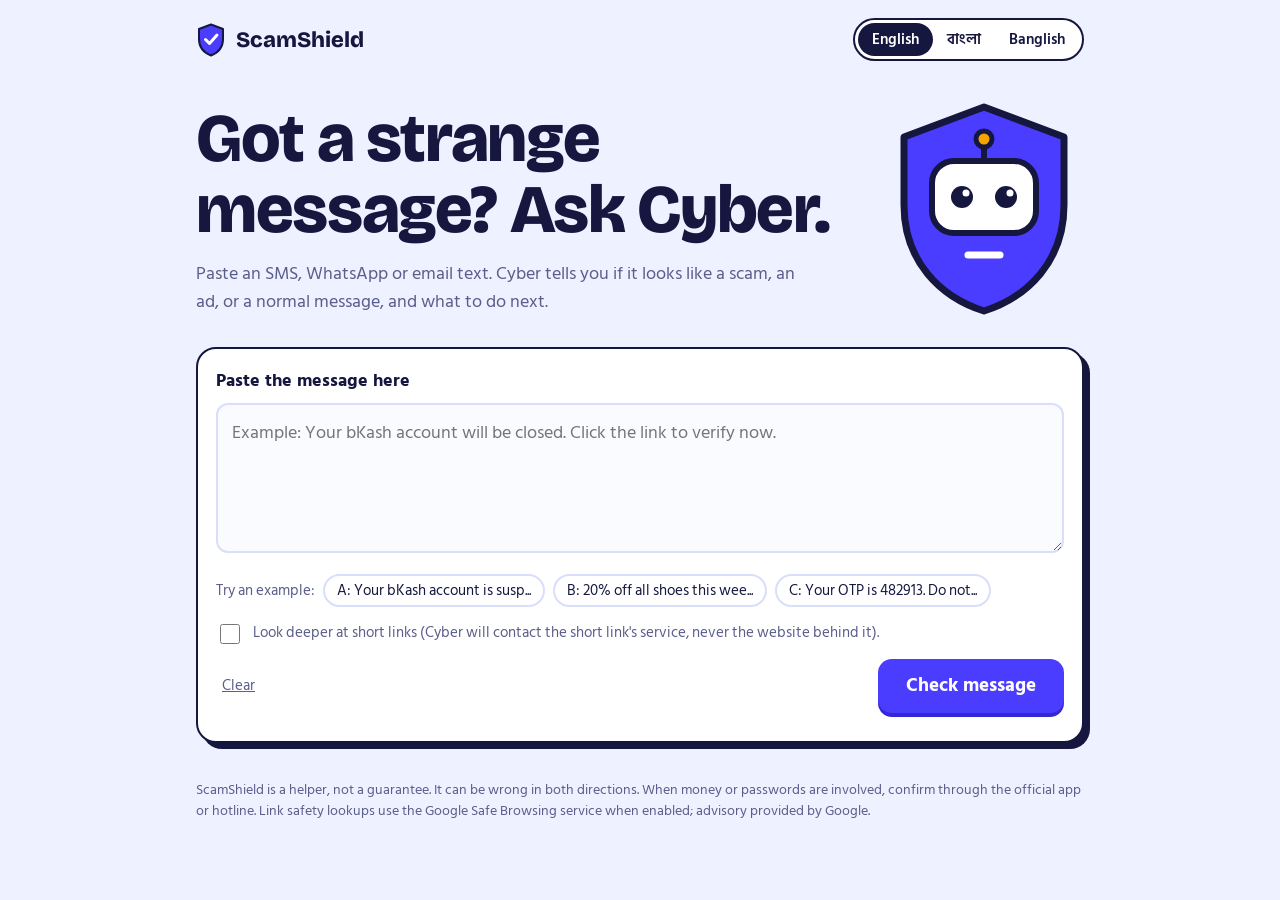
==== web/index.html @ 01f35983 "Add Cyber web front end served by the API" ====
<!doctype html>
<html lang="en">
<head>
<meta charset="utf-8">
<meta name="viewport" content="width=device-width, initial-scale=1">
<title>ScamShield - ask Cyber</title>
<link rel="preconnect" href="https://fonts.googleapis.com">
<link rel="preconnect" href="https://fonts.gstatic.com" crossorigin>
<link href="https://fonts.googleapis.com/css2?family=Bricolage+Grotesque:opsz,wght@12..96,700;12..96,800&family=Hind+Siliguri:wght@400;500;600;700&display=swap" rel="stylesheet">
<style>
:root{
  --paper:#EEF1FF; --card:#fff; --ink:#15173F; --muted:#5A5E8A; --line:#D9DEFA;
  --brand:#4B3DFF; --brand-dark:#3427D6;
  --danger:#E5383B; --caution:#F5A300; --safe:#13A25A; --promo:#0098C4; --neutral:#6B6F99;
  --v:var(--neutral); --v-soft:#ECEDF6;
}
*{box-sizing:border-box}
html{-webkit-text-size-adjust:100%}
body{margin:0;background:var(--paper);color:var(--ink);font-family:"Hind Siliguri",system-ui,sans-serif;font-size:18px;line-height:1.55}
h1,h2,.display{font-family:"Bricolage Grotesque","Hind Siliguri",sans-serif;font-weight:800;letter-spacing:-.02em;line-height:1.05;margin:0}
.wrap{max-width:920px;margin:0 auto;padding:0 16px}
:focus-visible{outline:3px solid var(--brand);outline-offset:3px;border-radius:6px}

/* top bar */
header.top{display:flex;align-items:center;justify-content:space-between;gap:12px;padding:18px 0}
.brand{display:flex;align-items:center;gap:10px;font-family:"Bricolage Grotesque",sans-serif;font-weight:800;font-size:22px}
.seg{display:inline-flex;background:#fff;border:2px solid var(--ink);border-radius:999px;padding:3px}
.seg button{border:0;background:none;font:inherit;font-size:15px;font-weight:600;padding:5px 14px;border-radius:999px;cursor:pointer;color:var(--ink)}
.seg button[aria-pressed="true"]{background:var(--ink);color:#fff}

/* hero */
.hero{display:grid;grid-template-columns:1fr auto;gap:24px;align-items:center;padding:20px 0 28px}
.hero h1{font-size:clamp(38px,7vw,68px)}
.hero p{max-width:34em;color:var(--muted);margin:14px 0 0}
.hero svg{width:clamp(110px,22vw,200px);height:auto}
@media(max-width:560px){.hero{grid-template-columns:1fr}.hero svg{order:-1;width:96px}}

/* checker */
.checker{background:var(--card);border:2px solid var(--ink);border-radius:20px;padding:18px;box-shadow:6px 6px 0 var(--ink)}
.checker label.big{display:block;font-weight:700;margin-bottom:8px}
textarea{width:100%;min-height:150px;resize:vertical;border:2px solid var(--line);border-radius:12px;padding:14px;font:inherit;color:var(--ink);background:#FAFBFF}
textarea:focus{border-color:var(--brand);outline:none;box-shadow:0 0 0 4px #4b3dff29}
.row{display:flex;flex-wrap:wrap;gap:10px;align-items:center;margin-top:12px}
.chips{display:flex;flex-wrap:wrap;gap:8px;margin-top:12px;align-items:center}
.chips span.t{color:var(--muted);font-size:15px}
.chip{border:2px solid var(--line);background:#fff;border-radius:999px;padding:3px 12px;font:inherit;font-size:15px;cursor:pointer;color:var(--ink)}
.chip:hover{border-color:var(--brand);color:var(--brand)}
.deep{display:flex;gap:10px;align-items:flex-start;margin-top:14px;font-size:15px;color:var(--muted)}
.deep input{width:20px;height:20px;margin-top:3px;accent-color:var(--brand)}
.go{margin-left:auto;background:var(--brand);color:#fff;border:0;border-radius:14px;font:inherit;font-weight:700;font-size:19px;padding:12px 28px;cursor:pointer;box-shadow:0 4px 0 var(--brand-dark)}
.go:hover{background:#5b4fff}
.go:active{transform:translateY(3px);box-shadow:0 1px 0 var(--brand-dark)}
.go[disabled]{opacity:.6;cursor:wait}
.ghost{background:none;border:0;font:inherit;font-size:15px;color:var(--muted);text-decoration:underline;cursor:pointer}
.error{color:var(--danger);font-weight:600;margin-top:10px}

/* result */
#result{margin:28px 0 8px}
.verdict{background:var(--v);color:#fff;border:2px solid var(--ink);border-radius:20px;padding:22px;display:grid;grid-template-columns:auto 1fr;gap:18px;align-items:center;box-shadow:6px 6px 0 var(--ink)}
.verdict.light{color:var(--ink)}
.stamp{width:92px;height:92px;border-radius:50%;border:5px solid currentColor;display:grid;place-items:center;transform:rotate(-8deg)}
.stamp svg{width:50px;height:50px}
.verdict h2{font-size:clamp(28px,5vw,44px)}
@media(prefers-reduced-motion:no-preference){
  .stamp.land{animation:land .45s cubic-bezier(.2,1.6,.4,1)}
  @keyframes land{from{transform:rotate(-8deg) scale(2.2);opacity:0}to{transform:rotate(-8deg) scale(1);opacity:1}}
}
.cyber{display:grid;grid-template-columns:auto 1fr;gap:14px;margin-top:18px;align-items:start}
.cyber svg{width:58px;height:auto}
.bubble{background:#fff;border:2px solid var(--ink);border-radius:6px 18px 18px 18px;padding:14px 16px}
.bubble p{margin:0 0 8px}
.bubble p:last-of-type{margin-bottom:12px}
.listen{background:var(--ink);color:#fff;border:0;border-radius:999px;font:inherit;font-weight:600;font-size:16px;padding:7px 16px;cursor:pointer}
.note{font-size:14px;color:var(--muted);margin-top:8px}
details{background:#fff;border:2px solid var(--line);border-radius:14px;margin-top:12px;padding:0 16px}
summary{cursor:pointer;font-weight:700;padding:12px 0}
details[open]{padding-bottom:12px}
.link{border-left:6px solid var(--neutral);padding:6px 12px;margin:10px 0;background:#F6F7FF;border-radius:0 10px 10px 0}
.link.ok{border-color:var(--safe)}.link.check{border-color:var(--caution)}.link.risky{border-color:var(--danger)}
.link b{word-break:break-all}
.link ul{margin:6px 0 0;padding-left:20px;font-size:16px}
.bar{display:grid;grid-template-columns:110px 1fr 50px;gap:10px;align-items:center;margin:8px 0;font-size:16px}
.bar i{display:block;height:14px;border-radius:7px;background:var(--line);overflow:hidden}
.bar i b{display:block;height:100%;background:var(--brand)}
.words span{display:inline-block;border-radius:8px;padding:1px 9px;margin:3px 4px 3px 0;font-size:16px}
.up{background:#FFE1E2}.down{background:#D7F3E3}
footer{margin:36px 0 40px;font-size:14px;color:var(--muted)}
.sr{position:absolute;left:-9999px}
</style>
</head>
<body>
<div class="wrap">
  <header class="top">
    <div class="brand">
      <svg width="30" height="34" viewBox="0 0 60 68" aria-hidden="true"><path d="M30 3 54 12v20c0 17-11 28-24 33C17 60 6 49 6 32V12z" fill="#4B3DFF" stroke="#15173F" stroke-width="4" stroke-linejoin="round"/><path d="m19 33 8 8 15-17" fill="none" stroke="#fff" stroke-width="6" stroke-linecap="round" stroke-linejoin="round"/></svg>
      ScamShield
    </div>
    <div class="seg" role="group" aria-label="Language">
      <button data-l="en" aria-pressed="true">English</button>
      <button data-l="bn" aria-pressed="false" lang="bn">বাংলা</button>
      <button data-l="bnl" aria-pressed="false">Banglish</button>
    </div>
  </header>

  <section class="hero">
    <div>
      <h1 id="t-hero"></h1>
      <p id="t-sub"></p>
    </div>
    <svg viewBox="0 0 200 220" aria-hidden="true">
      <path d="M100 8 180 38v68c0 56-36 92-80 106C56 198 20 162 20 106V38z" fill="#4B3DFF" stroke="#15173F" stroke-width="7" stroke-linejoin="round"/>
      <rect x="48" y="62" width="104" height="72" rx="22" fill="#fff" stroke="#15173F" stroke-width="6"/>
      <circle cx="78" cy="98" r="11" fill="#15173F"/><circle cx="122" cy="98" r="11" fill="#15173F"/>
      <circle cx="82" cy="94" r="3.5" fill="#fff"/><circle cx="126" cy="94" r="3.5" fill="#fff"/>
      <path d="M100 62V44" stroke="#15173F" stroke-width="6" stroke-linecap="round"/><circle cx="100" cy="40" r="8" fill="#F5A300" stroke="#15173F" stroke-width="5"/>
      <path d="M84 156h32" stroke="#fff" stroke-width="7" stroke-linecap="round"/>
    </svg>
  </section>

  <main>
    <form class="checker" id="form">
      <label class="big" for="msg" id="t-label"></label>
      <textarea id="msg" maxlength="5000"></textarea>
      <div class="chips" id="chips"><span class="t" id="t-try"></span></div>
      <label class="deep"><input type="checkbox" id="deep"><span id="t-deep"></span></label>
      <div class="row">
        <button type="button" class="ghost" id="clear"></button>
        <button class="go" id="go" type="submit"></button>
      </div>
      <div class="error" id="err" role="alert"></div>
    </form>

    <div id="result" aria-live="polite"></div>
  </main>

  <footer id="t-foot"></footer>
</div>

<script>
"use strict";
/* ---------- 1. Words shown on screen, in three languages ----------
   Everything the page says lives here, so adding a language later means adding one block. */
const UI = {
  en:{hero:"Got a strange message? Ask Cyber.",sub:"Paste an SMS, WhatsApp or email text. Cyber tells you if it looks like a scam, an ad, or a normal message, and what to do next.",
      label:"Paste the message here",ph:"Example: Your bKash account will be closed. Click the link to verify now.",
      tryit:"Try an example:",deep:"Look deeper at short links (Cyber will contact the short link's service, never the website behind it).",
      check:"Check message",checking:"Checking...",clear:"Clear",listen:"Listen to Cyber",stop:"Stop",
      empty:"Paste a message first.",fail:"Could not reach the ScamShield server. Is it running?",
      v:{suspicious:"Looks like a scam",careful:"Be careful","not sure":"Cyber is not sure",legit:"Looks normal",promo:"Looks like an ad"},
      links:"Links in this message",nolinks:"No links found.",why:"How sure is the model?",words:"Words that mattered",
      up:"Pushed towards scam",down:"Pushed towards safe",novoice:"This device has no voice for this language. Try Microsoft Edge or Chrome, or switch to English.",
      foot:"ScamShield is a helper, not a guarantee. It can be wrong in both directions. When money or passwords are involved, confirm through the official app or hotline. Link safety lookups use the Google Safe Browsing service when enabled; advisory provided by Google.",
      ex:["Your bKash account is suspended. Verify here: http://bkash-help.com/verify","20% off all shoes this weekend at Daraz!","Your OTP is 482913. Do not share it with anyone."]},
  bn:{hero:"অদ্ভুত মেসেজ পেয়েছেন? সাইবারকে জিজ্ঞেস করুন।",sub:"এসএমএস, হোয়াটসঅ্যাপ বা ইমেইলের লেখা পেস্ট করুন। সাইবার বলবে এটা প্রতারণা, বিজ্ঞাপন নাকি সাধারণ মেসেজ, আর এখন কী করবেন।",
      label:"মেসেজটি এখানে পেস্ট করুন",ph:"যেমন: আপনার বিকাশ অ্যাকাউন্ট বন্ধ হয়ে যাবে। এখনই লিংকে ক্লিক করে ভেরিফাই করুন।",
      tryit:"উদাহরণ দেখুন:",deep:"শর্ট লিংক আরও ভালোভাবে দেখুন (সাইবার শুধু শর্ট লিংকের সেবাটির সঙ্গে যোগাযোগ করবে, আসল ওয়েবসাইটে কখনো ঢুকবে না)।",
      check:"মেসেজ যাচাই করুন",checking:"যাচাই হচ্ছে...",clear:"মুছুন",listen:"সাইবারের কথা শুনুন",stop:"থামুন",
      empty:"আগে একটি মেসেজ পেস্ট করুন।",fail:"ScamShield সার্ভারের সঙ্গে যোগাযোগ করা যাচ্ছে না। সার্ভার চালু আছে তো?",
      v:{suspicious:"প্রতারণা মনে হচ্ছে",careful:"সাবধান থাকুন","not sure":"সাইবার নিশ্চিত নয়",legit:"স্বাভাবিক মনে হচ্ছে",promo:"বিজ্ঞাপন মনে হচ্ছে"},
      links:"মেসেজের লিংক",nolinks:"কোনো লিংক পাওয়া যায়নি।",why:"মডেল কতটা নিশ্চিত?",words:"যেসব শব্দ প্রভাব ফেলেছে",
      up:"প্রতারণার দিকে টেনেছে",down:"নিরাপদের দিকে টেনেছে",novoice:"এই ডিভাইসে বাংলা ভয়েস নেই। Microsoft Edge বা Chrome ব্যবহার করুন।",
      foot:"ScamShield একটি সহায়ক, নিশ্চয়তা নয়। দুই দিকেই ভুল হতে পারে। টাকা বা পাসওয়ার্ডের ব্যাপার হলে অফিসিয়াল অ্যাপ বা হটলাইনে নিশ্চিত হয়ে নিন। চালু থাকলে লিংক যাচাইয়ে Google Safe Browsing ব্যবহার হয়; পরামর্শ সরবরাহ করেছে Google।",
      ex:["আপনার বিকাশ অ্যাকাউন্ট বন্ধ হয়ে যাবে। এখনই ভেরিফাই করুন: http://bkash-help.com/verify","এই সপ্তাহান্তে দারাজে সব জুতায় ২০% ছাড়!","আপনার OTP 482913। কাউকে বলবেন না।"]},
  bnl:{hero:"Ajib message peyechen? Cyber ke jiggesh korun.",sub:"SMS, WhatsApp ba email-er lekha paste korun. Cyber bolbe eta scam, ad naki normal message, ar ekhon ki korben.",
      label:"Message ta ekhane paste korun",ph:"Jemon: Apnar bKash account bondho hoye jabe. Ekhoni link e click kore verify korun.",
      tryit:"Example dekhun:",deep:"Short link ar bhalo kore dekhun (Cyber shudhu short link-er service er sathe jogajog korbe, asol website e kokhono dhukbe na).",
      check:"Message check korun",checking:"Check hocche...",clear:"Muchun",listen:"Cyber-er kotha shunun",stop:"Thamun",
      empty:"Age ekta message paste korun.",fail:"ScamShield server e jogajog hocche na. Server chalu ache to?",
      v:{suspicious:"Scam moune hocche",careful:"Savdhan thakun","not sure":"Cyber nishchit noy",legit:"Normal moune hocche",promo:"Ad moune hocche"},
      links:"Message-er link",nolinks:"Kono link paoa jayni.",why:"Model koto ta nishchit?",words:"Je shobdo gulo prabhav felechhe",
      up:"Scam-er dike tenechhe",down:"Nirapod-er dike tenechhe",novoice:"Ei device e Bangla voice nei. Microsoft Edge ba Chrome use korun.",
      foot:"ScamShield ekta sahayok, guarantee noy. Duidik e bhul hote pare. Taka ba password-er byapar hole official app ba hotline e confirm korun. Chalu thakle link check e Google Safe Browsing use hoy; advisory provided by Google.",
      ex:["Apnar bKash account bondho hoye jabe. Ekhoni verify korun: http://bkash-help.com/verify","Ei weekend e Daraz e sob juta te 20% discount!","Apnar OTP 482913. Kauke bolben na."]}
};
/* verdict -> colour and the icon drawn inside the stamp. Colour carries the meaning, so it is kept in one place. */
const VERDICT = {
  suspicious:{c:"--danger",light:false,icon:'<path d="M12 3 2 21h20zM12 10v5M12 18v.5" fill="none" stroke="currentColor" stroke-width="2.4" stroke-linecap="round" stroke-linejoin="round"/>'},
  careful:{c:"--caution",light:true,icon:'<path d="M12 3 2 21h20zM12 10v5M12 18v.5" fill="none" stroke="currentColor" stroke-width="2.4" stroke-linecap="round" stroke-linejoin="round"/>'},
  legit:{c:"--safe",light:false,icon:'<path d="m4 12 5 5L20 6" fill="none" stroke="currentColor" stroke-width="3" stroke-linecap="round" stroke-linejoin="round"/>'},
  promo:{c:"--promo",light:false,icon:'<path d="M3 10v4h4l7 4V6L7 10zM17 9a4 4 0 0 1 0 6" fill="none" stroke="currentColor" stroke-width="2.2" stroke-linecap="round" stroke-linejoin="round"/>'},
  "not sure":{c:"--neutral",light:false,icon:'<path d="M9 9a3 3 0 1 1 4 2.8c-.7.4-1 .9-1 1.7M12 18v.5" fill="none" stroke="currentColor" stroke-width="2.4" stroke-linecap="round"/>'}
};
const CYBER_SVG='<svg viewBox="0 0 200 220" aria-hidden="true"><path d="M100 8 180 38v68c0 56-36 92-80 106C56 198 20 162 20 106V38z" fill="#4B3DFF" stroke="#15173F" stroke-width="8"/><rect x="48" y="62" width="104" height="72" rx="22" fill="#fff" stroke="#15173F" stroke-width="7"/><circle cx="78" cy="98" r="12" fill="#15173F"/><circle cx="122" cy="98" r="12" fill="#15173F"/></svg>';

/* ---------- 2. Small helpers ---------- */
const $ = id => document.getElementById(id);
/* el() builds elements with textContent, never innerHTML, so text from a scam message
   (or from the server) can never run as code on this page. */
function el(tag, attrs, ...kids){
  const n = document.createElement(tag);
  for (const [k,v] of Object.entries(attrs||{})) k==="class" ? n.className=v : n.setAttribute(k,v);
  for (const k of kids) n.append(k);
  return n;
}
let lang = "en", last = null;
const t = () => UI[lang];

/* ---------- 3. Translating the static page ---------- */
function applyLang(){
  const u = t();
  document.documentElement.lang = lang==="bn" ? "bn" : "en";
  $("t-hero").textContent=u.hero; $("t-sub").textContent=u.sub; $("t-label").textContent=u.label;
  $("msg").placeholder=u.ph; $("t-deep").textContent=u.deep; $("go").textContent=u.check;
  $("clear").textContent=u.clear; $("t-foot").textContent=u.foot; $("t-try").textContent=u.tryit;
  document.querySelectorAll(".seg button").forEach(b=>b.setAttribute("aria-pressed", b.dataset.l===lang));
  const chips=$("chips"); chips.querySelectorAll(".chip").forEach(c=>c.remove());
  u.ex.forEach((text,i)=>{ const b=el("button",{class:"chip",type:"button"},["A","B","C"][i]+": "+text.slice(0,26)+"..."); b.onclick=()=>{$("msg").value=text; $("msg").focus();}; chips.append(b); });
  if(last) check();   // re-ask so Cyber answers in the new language
}
document.querySelectorAll(".seg button").forEach(b=>b.onclick=()=>{lang=b.dataset.l; applyLang();});
$("clear").onclick=()=>{$("msg").value="";$("result").replaceChildren();last=null;speechSynthesis&&speechSynthesis.cancel();};

/* ---------- 4. Ask the API ---------- */
async function check(ev){
  if(ev) ev.preventDefault();
  const text=$("msg").value.trim(), err=$("err"); err.textContent="";
  if(!text){err.textContent=t().empty;return;}
  const go=$("go"); go.disabled=true; go.textContent=t().checking;
  try{
    const r=await fetch("/check",{method:"POST",headers:{"Content-Type":"application/json"},
      body:JSON.stringify({text,look_deeper:$("deep").checked,lang})});
    if(!r.ok){const j=await r.json().catch(()=>({}));throw new Error(j.detail||r.statusText);}
    last=await r.json(); render(last);
  }catch(e){
    err.textContent = e instanceof TypeError ? t().fail : String(e.message||e);
  }finally{ go.disabled=false; go.textContent=t().check; }
}
$("form").addEventListener("submit",check);

/* ---------- 5. Draw the answer ---------- */
function render(d){
  const u=t(), key=VERDICT[d.verdict]?d.verdict:"not sure", V=VERDICT[key];
  speechSynthesis&&speechSynthesis.cancel();
  const out=$("result"); out.replaceChildren();

  // the big coloured verdict card
  const stamp=el("div",{class:"stamp land"}); stamp.innerHTML='<svg viewBox="0 0 24 24">'+V.icon+'</svg>'; // icon markup is ours (constant above), not user text
  const card=el("div",{class:"verdict"+(V.light?" light":"")}, stamp, el("div",{}, el("h2",{}, u.v[key])));
  card.style.setProperty("--v",`var(${V.c})`); out.append(card);

  // Cyber's spoken-style explanation
  const cy=d.cyber||{}, bubble=el("div",{class:"bubble"});
  String(cy.text||"").split(/\n+/).filter(Boolean).forEach(p=>bubble.append(el("p",{},p)));
  const cyber=el("div",{class:"cyber"});
  cyber.insertAdjacentHTML("beforeend",CYBER_SVG);   // constant markup
  if("speechSynthesis" in window && cy.speech_text){
    const btn=el("button",{class:"listen",type:"button"},"🔊 "+u.listen);
    btn.onclick=()=>speak(cy.speech_text,cy.speech_lang||"en-US",btn,note);
    bubble.append(btn);
  }
  const note=el("div",{class:"note"}); bubble.append(note);
  cyber.append(bubble); out.append(cyber);

  // links
  const links=d.links||[];
  const ld=el("details",{open:links.length?"":null}, el("summary",{},u.links+" ("+links.length+")"));
  if(!links.length) ld.append(el("p",{},u.nolinks));
  links.forEach(l=>{
    const box=el("div",{class:"link "+(l.level||"")}, el("b",{},l.url));
    if(l.destination) box.append(el("div",{},"→ "+l.destination));
    if((l.reasons||[]).length){const ul=el("ul");l.reasons.forEach(r=>ul.append(el("li",{},r)));box.append(ul);}
    ld.append(box);
  });
  out.append(ld);

  // probabilities
  const pr=d.probabilities||{}, pd=el("details",{},el("summary",{},u.why));
  Object.entries(pr).sort((a,b)=>b[1]-a[1]).forEach(([k,v])=>{
    const pct=Math.round(v*100);
    pd.append(el("div",{class:"bar"},el("span",{},k),el("i",{},Object.assign(el("b"),{style:"width:"+pct+"%"})),el("span",{},pct+"%")));
  });
  out.append(pd);

  // words that mattered (server may send [word, number] pairs or objects)
  const norm=a=>(a||[]).map(x=>Array.isArray(x)?x[0]:(x.word||x[0]||String(x)));
  const up=norm(d.words_raising), down=norm(d.words_lowering);
  if(up.length||down.length){
    const wd=el("details",{},el("summary",{},u.words)), box=el("div",{class:"words"});
    if(up.length){box.append(el("div",{class:"note"},u.up));up.forEach(w=>box.append(el("span",{class:"up"},w)));}
    if(down.length){box.append(el("div",{class:"note"},u.down));down.forEach(w=>box.append(el("span",{class:"down"},w)));}
    wd.append(box); out.append(wd);
  }
  card.scrollIntoView({behavior:matchMedia("(prefers-reduced-motion: reduce)").matches?"auto":"smooth",block:"nearest"});
}

/* ---------- 6. Voice (the browser's built-in speech, nothing is uploaded) ---------- */
function speak(text,code,btn,note){
  const s=speechSynthesis;
  if(s.speaking){s.cancel();btn.textContent="🔊 "+t().listen;return;}
  const u=new SpeechSynthesisUtterance(text); u.lang=code;
  const v=s.getVoices().find(v=>v.lang.replace("_","-").toLowerCase().startsWith(code.slice(0,2).toLowerCase()));
  if(v) u.voice=v; else if(code.startsWith("bn")) note.textContent=t().novoice;
  u.onend=u.onerror=()=>{btn.textContent="🔊 "+t().listen;};
  btn.textContent="⏹ "+t().stop; s.speak(u);
}
if("speechSynthesis" in window) speechSynthesis.getVoices();  // some browsers load voices lazily

applyLang();
</script>
</body>
</html>
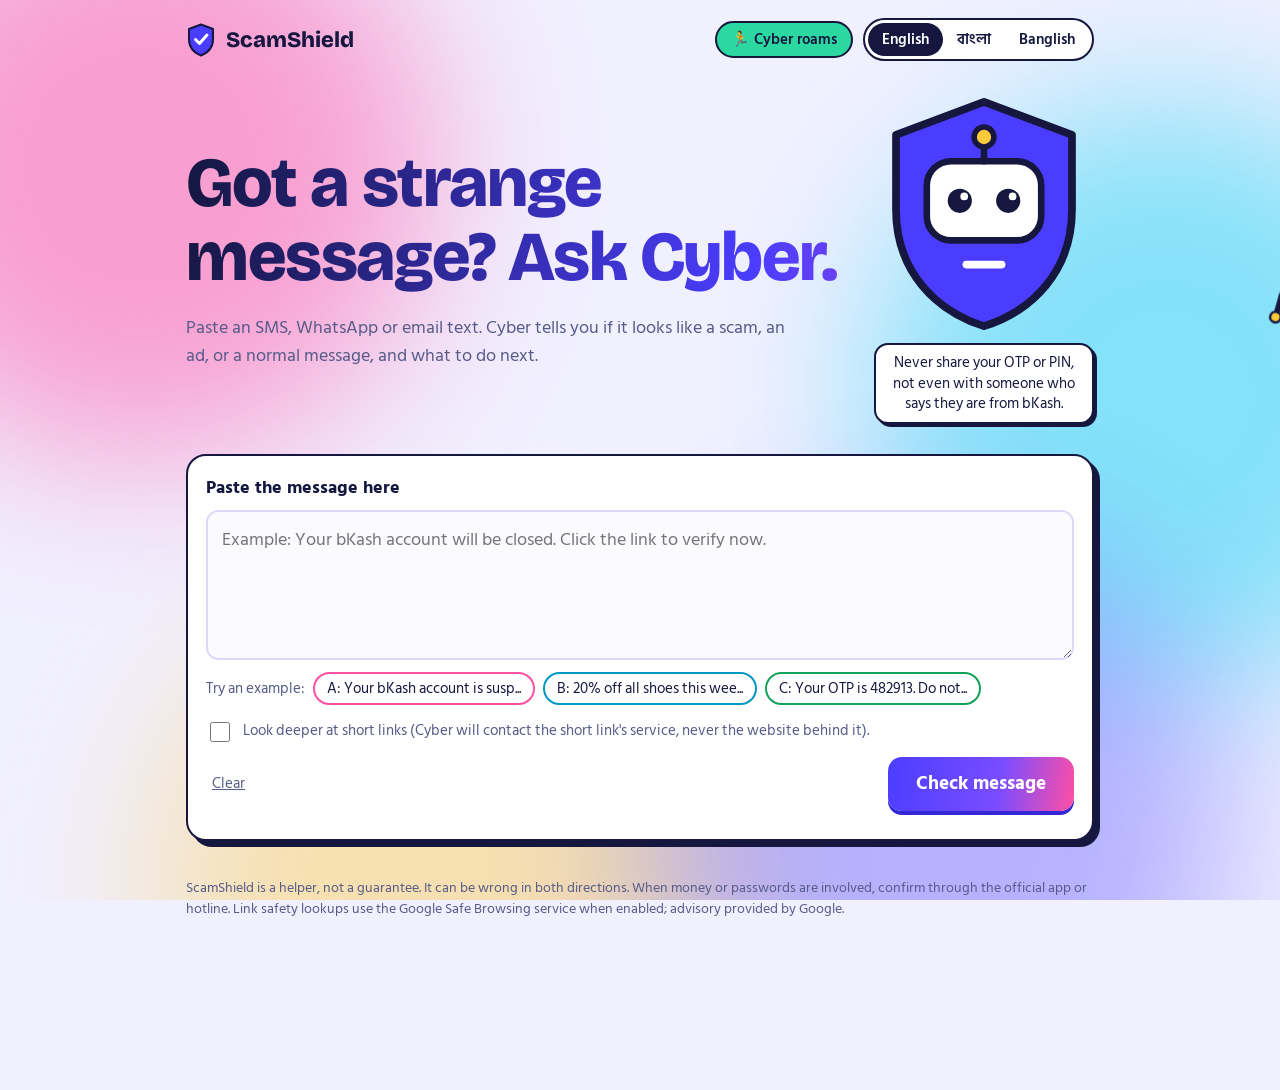
==== commit 6615f569: "Animated front end with roaming Cyber, browser extension, rate limiting, README" ====
--- a/web/index.html
+++ b/web/index.html
@@ -9,97 +9,321 @@
 <link href="https://fonts.googleapis.com/css2?family=Bricolage+Grotesque:opsz,wght@12..96,700;12..96,800&family=Hind+Siliguri:wght@400;500;600;700&display=swap" rel="stylesheet">
 <style>
 :root{
-  --paper:#EEF1FF; --card:#fff; --ink:#15173F; --muted:#5A5E8A; --line:#D9DEFA;
-  --brand:#4B3DFF; --brand-dark:#3427D6;
+  --paper:#F1F0FF; --card:#fff; --ink:#15173F; --muted:#575B88; --line:#DAD9FA;
+  --brand:#4B3DFF; --brand-dark:#3427D6; --pink:#FF4FA3; --cyan:#19D3F3; --sun:#FFC93C; --mint:#2BD9A0;
   --danger:#E5383B; --caution:#F5A300; --safe:#13A25A; --promo:#0098C4; --neutral:#6B6F99;
-  --v:var(--neutral); --v-soft:#ECEDF6;
+  --v:var(--neutral); --v2:#9A8CFF;
 }
 *{box-sizing:border-box}
 html{-webkit-text-size-adjust:100%}
-body{margin:0;background:var(--paper);color:var(--ink);font-family:"Hind Siliguri",system-ui,sans-serif;font-size:18px;line-height:1.55}
+body{margin:0;background:var(--paper);color:var(--ink);font-family:"Hind Siliguri",system-ui,sans-serif;font-size:18px;line-height:1.55;overflow-x:hidden}
 h1,h2,.display{font-family:"Bricolage Grotesque","Hind Siliguri",sans-serif;font-weight:800;letter-spacing:-.02em;line-height:1.05;margin:0}
-.wrap{max-width:920px;margin:0 auto;padding:0 16px}
+.wrap{max-width:940px;margin:0 auto;padding:0 16px;position:relative;z-index:1}
 :focus-visible{outline:3px solid var(--brand);outline-offset:3px;border-radius:6px}
 
-/* top bar */
+/* drifting colour blobs behind everything */
+.blobs{position:fixed;inset:0;z-index:0;overflow:hidden;pointer-events:none}
+.blobs i{position:absolute;width:46vmax;height:46vmax;border-radius:50%;filter:blur(80px);opacity:.5;animation:drift 22s ease-in-out infinite alternate}
+.blobs i:nth-child(1){background:var(--pink);left:-12vmax;top:-10vmax}
+.blobs i:nth-child(2){background:var(--cyan);right:-14vmax;top:8vmax;animation-delay:-7s}
+.blobs i:nth-child(3){background:var(--sun);left:12vmax;bottom:-22vmax;animation-delay:-13s;opacity:.4}
+.blobs i:nth-child(4){background:var(--brand);right:4vmax;bottom:-18vmax;animation-delay:-3s;opacity:.35}
+@keyframes drift{to{transform:translate(8vmax,6vmax) scale(1.18)}}
+.tint{position:fixed;inset:0;z-index:0;pointer-events:none;opacity:0;transition:opacity .8s;background:radial-gradient(70% 60% at 50% 30%,var(--v),transparent 70%)}
+body.has-verdict .tint{opacity:.28}
+#fx{position:fixed;inset:0;width:100%;height:100%;z-index:50;pointer-events:none}
+.flash{position:fixed;inset:0;z-index:40;pointer-events:none;background:var(--danger);opacity:0}
+.flash.go{animation:flash .7s ease-out}
+@keyframes flash{0%{opacity:.45}100%{opacity:0}}
+
 header.top{display:flex;align-items:center;justify-content:space-between;gap:12px;padding:18px 0}
 .brand{display:flex;align-items:center;gap:10px;font-family:"Bricolage Grotesque",sans-serif;font-weight:800;font-size:22px}
 .seg{display:inline-flex;background:#fff;border:2px solid var(--ink);border-radius:999px;padding:3px}
-.seg button{border:0;background:none;font:inherit;font-size:15px;font-weight:600;padding:5px 14px;border-radius:999px;cursor:pointer;color:var(--ink)}
+.seg button{border:0;background:none;font:inherit;font-size:15px;font-weight:600;padding:5px 14px;border-radius:999px;cursor:pointer;color:var(--ink);transition:background .2s,color .2s}
 .seg button[aria-pressed="true"]{background:var(--ink);color:#fff}
 
 /* hero */
-.hero{display:grid;grid-template-columns:1fr auto;gap:24px;align-items:center;padding:20px 0 28px}
-.hero h1{font-size:clamp(38px,7vw,68px)}
+.hero{display:grid;grid-template-columns:1fr auto;gap:28px;align-items:center;padding:14px 0 30px}
+.hero h1{font-size:clamp(38px,7vw,70px);background:linear-gradient(100deg,var(--ink) 0%,var(--brand) 40%,var(--pink) 75%,var(--ink) 100%);background-size:220% 100%;-webkit-background-clip:text;background-clip:text;color:transparent;animation:ink 9s ease-in-out infinite alternate;padding-bottom:.08em}
+@keyframes ink{to{background-position:100% 0}}
 .hero p{max-width:34em;color:var(--muted);margin:14px 0 0}
-.hero svg{width:clamp(110px,22vw,200px);height:auto}
-@media(max-width:560px){.hero{grid-template-columns:1fr}.hero svg{order:-1;width:96px}}
+.cyber-col{display:flex;flex-direction:column;align-items:center;gap:8px;width:clamp(150px,24vw,220px)}
+.mascot-btn{background:none;border:0;padding:0;cursor:pointer;width:100%}
+.mascot{width:100%;height:auto;display:block;overflow:visible}
+.mascot .shell{fill:var(--brand)}
+.mascot .bulb{fill:var(--sun);transition:fill .3s}
+.mascot .m{display:none}
+.mascot[data-mood="idle"] .m-idle,.mascot[data-mood="happy"] .m-happy,.mascot[data-mood="alarm"] .m-alarm,.mascot[data-mood="worry"] .m-worry,.mascot[data-mood="hmm"] .m-hmm,.mascot[data-mood="scan"] .m-hmm{display:inline}
+.mascot .blink{animation:blink 5s infinite;transform-box:fill-box;transform-origin:center}
+@keyframes blink{0%,94%,100%{transform:scaleY(1)}97%{transform:scaleY(.08)}}
+.mascot[data-mood="scan"] .dart{animation:dart .45s ease-in-out infinite alternate}
+@keyframes dart{from{transform:translateX(-7px)}to{transform:translateX(7px)}}
+.mascot[data-mood="scan"] .bulb{animation:pulse .35s infinite alternate;fill:var(--cyan)}
+@keyframes pulse{to{opacity:.3}}
+.mascot[data-mood="alarm"] .bulb{fill:var(--danger);animation:pulse .25s infinite alternate}
+.mascot[data-mood="worry"] .bulb{fill:var(--caution)}
+.mascot[data-mood="happy"] .bulb{fill:var(--mint)}
+.mascot.act{animation:hop .6s}
+.mascot[data-mood="alarm"].act{animation:shake .5s}
+@keyframes hop{30%{transform:translateY(-16px) rotate(-3deg)}60%{transform:translateY(0) rotate(2deg)}}
+@keyframes shake{20%{transform:translateX(-9px)}40%{transform:translateX(9px)}60%{transform:translateX(-6px)}80%{transform:translateX(6px)}}
+.float{animation:float 4s ease-in-out infinite}
+@keyframes float{50%{transform:translateY(-8px)}}
+.tip{background:#fff;border:2px solid var(--ink);border-radius:14px;padding:8px 12px;font-size:15px;line-height:1.35;min-height:3.1em;width:100%;text-align:center;box-shadow:3px 3px 0 var(--ink)}
+.tip.pop{animation:pop .35s cubic-bezier(.2,1.6,.4,1)}
+@keyframes pop{from{transform:scale(.8);opacity:0}}
+@media(max-width:600px){.hero{grid-template-columns:1fr}.cyber-col{order:-1;width:150px;margin:0 auto}}
 
 /* checker */
 .checker{background:var(--card);border:2px solid var(--ink);border-radius:20px;padding:18px;box-shadow:6px 6px 0 var(--ink)}
 .checker label.big{display:block;font-weight:700;margin-bottom:8px}
-textarea{width:100%;min-height:150px;resize:vertical;border:2px solid var(--line);border-radius:12px;padding:14px;font:inherit;color:var(--ink);background:#FAFBFF}
+.field{position:relative;border-radius:12px;overflow:hidden}
+textarea{width:100%;min-height:150px;resize:vertical;border:2px solid var(--line);border-radius:12px;padding:14px;font:inherit;color:var(--ink);background:#FAFAFF;display:block}
 textarea:focus{border-color:var(--brand);outline:none;box-shadow:0 0 0 4px #4b3dff29}
-.row{display:flex;flex-wrap:wrap;gap:10px;align-items:center;margin-top:12px}
+.field.scanning textarea{border-color:var(--cyan)}
+.beam{position:absolute;left:0;right:0;top:0;height:56px;pointer-events:none;opacity:0;background:linear-gradient(180deg,transparent,#19d3f355 60%,#19d3f3cc 98%,var(--cyan) 100%);border-bottom:3px solid var(--cyan)}
+.field.scanning .beam{opacity:1;animation:sweep 1.1s ease-in-out infinite alternate}
+@keyframes sweep{from{transform:translateY(-56px)}to{transform:translateY(var(--h,150px))}}
 .chips{display:flex;flex-wrap:wrap;gap:8px;margin-top:12px;align-items:center}
 .chips span.t{color:var(--muted);font-size:15px}
-.chip{border:2px solid var(--line);background:#fff;border-radius:999px;padding:3px 12px;font:inherit;font-size:15px;cursor:pointer;color:var(--ink)}
-.chip:hover{border-color:var(--brand);color:var(--brand)}
+.chip{border:2px solid var(--c,var(--line));background:#fff;border-radius:999px;padding:3px 12px;font:inherit;font-size:15px;cursor:pointer;color:var(--ink);transition:transform .15s,background .15s}
+.chip:hover{background:var(--c);color:#fff;transform:translateY(-2px) rotate(-1deg)}
+.chip:nth-of-type(1){--c:var(--pink)}.chip:nth-of-type(2){--c:var(--promo)}.chip:nth-of-type(3){--c:var(--safe)}
 .deep{display:flex;gap:10px;align-items:flex-start;margin-top:14px;font-size:15px;color:var(--muted)}
 .deep input{width:20px;height:20px;margin-top:3px;accent-color:var(--brand)}
-.go{margin-left:auto;background:var(--brand);color:#fff;border:0;border-radius:14px;font:inherit;font-weight:700;font-size:19px;padding:12px 28px;cursor:pointer;box-shadow:0 4px 0 var(--brand-dark)}
-.go:hover{background:#5b4fff}
+.row{display:flex;flex-wrap:wrap;gap:10px;align-items:center;margin-top:12px}
+.go{margin-left:auto;background:linear-gradient(100deg,var(--brand),#7A4DFF 60%,var(--pink));color:#fff;border:0;border-radius:14px;font:inherit;font-weight:700;font-size:19px;padding:12px 28px;cursor:pointer;box-shadow:0 4px 0 var(--brand-dark);transition:transform .15s,filter .15s}
+.go:hover{filter:brightness(1.1);transform:translateY(-2px)}
 .go:active{transform:translateY(3px);box-shadow:0 1px 0 var(--brand-dark)}
-.go[disabled]{opacity:.6;cursor:wait}
+.go[disabled]{opacity:.7;cursor:wait}
 .ghost{background:none;border:0;font:inherit;font-size:15px;color:var(--muted);text-decoration:underline;cursor:pointer}
 .error{color:var(--danger);font-weight:600;margin-top:10px}
 
 /* result */
-#result{margin:28px 0 8px}
-.verdict{background:var(--v);color:#fff;border:2px solid var(--ink);border-radius:20px;padding:22px;display:grid;grid-template-columns:auto 1fr;gap:18px;align-items:center;box-shadow:6px 6px 0 var(--ink)}
+#result{margin:30px 0 8px}
+.verdict{background:linear-gradient(120deg,var(--v),var(--v2));color:#fff;border:2px solid var(--ink);border-radius:20px;padding:22px;display:grid;grid-template-columns:auto 1fr auto;gap:20px;align-items:center;box-shadow:6px 6px 0 var(--ink)}
 .verdict.light{color:var(--ink)}
-.stamp{width:92px;height:92px;border-radius:50%;border:5px solid currentColor;display:grid;place-items:center;transform:rotate(-8deg)}
-.stamp svg{width:50px;height:50px}
-.verdict h2{font-size:clamp(28px,5vw,44px)}
-@media(prefers-reduced-motion:no-preference){
-  .stamp.land{animation:land .45s cubic-bezier(.2,1.6,.4,1)}
-  @keyframes land{from{transform:rotate(-8deg) scale(2.2);opacity:0}to{transform:rotate(-8deg) scale(1);opacity:1}}
-}
-.cyber{display:grid;grid-template-columns:auto 1fr;gap:14px;margin-top:18px;align-items:start}
-.cyber svg{width:58px;height:auto}
-.bubble{background:#fff;border:2px solid var(--ink);border-radius:6px 18px 18px 18px;padding:14px 16px}
+.verdict.shake{animation:shake .55s}
+.stamp{width:96px;height:96px;border-radius:50%;border:5px solid currentColor;display:grid;place-items:center;transform:rotate(-8deg)}
+.stamp svg{width:52px;height:52px}
+.verdict h2{font-size:clamp(28px,5vw,46px)}
+.stamp.land{animation:land .5s cubic-bezier(.2,1.6,.4,1)}
+@keyframes land{from{transform:rotate(-8deg) scale(2.4);opacity:0}to{transform:rotate(-8deg) scale(1);opacity:1}}
+.gauge{width:190px;text-align:center}
+.gauge svg{width:100%;display:block}
+.needle{transform-origin:100px 100px;transform:rotate(-90deg);transition:transform 1.3s cubic-bezier(.3,1.5,.5,1)}
+.gauge .pct{font-family:"Bricolage Grotesque",sans-serif;font-weight:800;font-size:30px;line-height:1;margin-top:-4px}
+.gauge .cap{font-size:14px;opacity:.9}
+@media(max-width:640px){.verdict{grid-template-columns:auto 1fr}.gauge{grid-column:1/-1;margin:0 auto}}
+.cyber{display:grid;grid-template-columns:70px 1fr;gap:14px;margin-top:20px;align-items:start}
+.cyber .mascot{width:70px}
+.bubble{background:#fff;border:2px solid var(--ink);border-radius:6px 18px 18px 18px;padding:14px 16px;min-height:60px}
 .bubble p{margin:0 0 8px}
-.bubble p:last-of-type{margin-bottom:12px}
-.listen{background:var(--ink);color:#fff;border:0;border-radius:999px;font:inherit;font-weight:600;font-size:16px;padding:7px 16px;cursor:pointer}
+.listen{background:var(--ink);color:#fff;border:0;border-radius:999px;font:inherit;font-weight:600;font-size:16px;padding:7px 16px;cursor:pointer;margin-top:4px}
+.listen:hover{background:var(--brand)}
 .note{font-size:14px;color:var(--muted);margin-top:8px}
 details{background:#fff;border:2px solid var(--line);border-radius:14px;margin-top:12px;padding:0 16px}
 summary{cursor:pointer;font-weight:700;padding:12px 0}
 details[open]{padding-bottom:12px}
-.link{border-left:6px solid var(--neutral);padding:6px 12px;margin:10px 0;background:#F6F7FF;border-radius:0 10px 10px 0}
+.marked{font-size:19px;line-height:2}
+.marked mark{border-radius:8px;padding:1px 6px;color:inherit;background:none;transition:transform .15s}
+.marked mark:hover{transform:scale(1.12)}
+.marked .hot{background:#FFD0D2;box-shadow:inset 0 -3px 0 var(--danger)}
+.marked .cool{background:#CDF3DF;box-shadow:inset 0 -3px 0 var(--safe)}
+.marked .risky{background:var(--danger);color:#fff}
+.marked .check{background:var(--caution)}
+.marked .ok{background:#CDF3DF}
+.legend{font-size:14px;color:var(--muted);margin-top:6px}
+.link{border-left:6px solid var(--neutral);padding:6px 12px;margin:10px 0;background:#F6F6FF;border-radius:0 10px 10px 0}
 .link.ok{border-color:var(--safe)}.link.check{border-color:var(--caution)}.link.risky{border-color:var(--danger)}
 .link b{word-break:break-all}
 .link ul{margin:6px 0 0;padding-left:20px;font-size:16px}
 .bar{display:grid;grid-template-columns:110px 1fr 50px;gap:10px;align-items:center;margin:8px 0;font-size:16px}
 .bar i{display:block;height:14px;border-radius:7px;background:var(--line);overflow:hidden}
-.bar i b{display:block;height:100%;background:var(--brand)}
-.words span{display:inline-block;border-radius:8px;padding:1px 9px;margin:3px 4px 3px 0;font-size:16px}
-.up{background:#FFE1E2}.down{background:#D7F3E3}
-footer{margin:36px 0 40px;font-size:14px;color:var(--muted)}
-.sr{position:absolute;left:-9999px}
+.bar i b{display:block;height:100%;width:0;background:linear-gradient(90deg,var(--brand),var(--pink));transition:width 1s cubic-bezier(.2,.9,.3,1)}
+footer{margin:36px 0 0;padding-bottom:170px;font-size:14px;color:var(--muted)}
+
+/* ===== Cyber the roaming character ===== */
+.tools{display:flex;gap:10px;align-items:center;flex-wrap:wrap;justify-content:flex-end}
+.roambtn{border:2px solid var(--ink);background:#fff;border-radius:999px;font:inherit;font-size:15px;font-weight:600;padding:5px 14px;cursor:pointer;color:var(--ink)}
+.roambtn[aria-pressed="true"]{background:var(--mint)}
+.rover-wrap{position:fixed;top:0;left:0;width:clamp(84px,13vw,130px);z-index:30;pointer-events:none;will-change:transform}
+.rover-wrap[hidden]{display:none}
+.rover-wrap .rover{pointer-events:auto;cursor:pointer;width:100%}
+.jumper.jump{animation:jumpy .6s cubic-bezier(.3,.7,.4,1)}
+@keyframes jumpy{45%{transform:translateY(-70px)}}
+.say{display:none;position:absolute;left:50%;top:-6px;margin-left:-16px;font-size:26px;line-height:1;pointer-events:none}
+.say.pop{animation:pop .4s cubic-bezier(.2,1.6,.4,1)}
+.rover{--a:0deg;--b:0deg;--k:0deg;--d:.7s;--lean:0deg;--bh:0px}
+.rover [class^="th"],.rover [class^="sh"],.rover [class^="up"],.rover [class^="fore"],.rover .fig{transition:none}
+.rover .thL{transform-origin:68px 120px}.rover .thR{transform-origin:92px 120px}
+.rover .shL{transform-origin:68px 150px}.rover .shR{transform-origin:92px 150px}
+.rover .upL{transform-origin:44px 84px}.rover .upR{transform-origin:116px 84px}
+.rover .foreL{transform-origin:36px 106px}.rover .foreR{transform-origin:124px 106px}
+.rover .fig{transform-origin:80px 182px;animation:breath 3s ease-in-out infinite}
+.rover .p-ball{transform-origin:112px 182px}
+.rover .p-can,.rover .p-mag,.rover .p-sign,.rover .p-ball,.rover .sg,.rover .closed{display:none}
+@keyframes breath{50%{transform:scaleY(1.025)}}
+@keyframes sw{0%,100%{transform:rotate(calc(var(--a) * -1))}50%{transform:rotate(var(--a))}}
+@keyframes ar{0%,100%{transform:rotate(calc(var(--b) * -1))}50%{transform:rotate(var(--b))}}
+@keyframes kn{0%,15%,100%{transform:rotate(4deg)}55%{transform:rotate(var(--k))}85%{transform:rotate(calc(var(--k) * .4))}}
+@keyframes bobw{0%,50%,100%{transform:translateY(0) rotate(var(--lean))}25%,75%{transform:translateY(calc(var(--bh) * -1)) rotate(var(--lean))}}
+/* walking and running */
+.rover[data-act="walk"]{--a:26deg;--b:30deg;--k:55deg;--d:.7s;--bh:4px}
+.rover[data-act="run"]{--a:50deg;--b:64deg;--k:90deg;--d:.4s;--bh:8px;--lean:9deg}
+.rover[data-act="walk"] .thL,.rover[data-act="run"] .thL,.rover[data-act="walk"] .thR,.rover[data-act="run"] .thR{animation:sw var(--d) ease-in-out infinite}
+.rover[data-act="walk"] .thR,.rover[data-act="run"] .thR{animation-delay:calc(var(--d) / -2)}
+.rover[data-act="walk"] .shL,.rover[data-act="run"] .shL,.rover[data-act="walk"] .shR,.rover[data-act="run"] .shR{animation:kn var(--d) linear infinite}
+.rover[data-act="walk"] .shR,.rover[data-act="run"] .shR{animation-delay:calc(var(--d) / -2)}
+.rover[data-act="walk"] .upR,.rover[data-act="run"] .upR,.rover[data-act="walk"] .upL,.rover[data-act="run"] .upL{animation:ar var(--d) ease-in-out infinite}
+.rover[data-act="walk"] .upL,.rover[data-act="run"] .upL{animation-delay:calc(var(--d) / -2)}
+.rover[data-act="walk"] .foreL,.rover[data-act="walk"] .foreR{transform:rotate(-16deg)}
+.rover[data-act="run"] .foreL,.rover[data-act="run"] .foreR{transform:rotate(-55deg)}
+.rover[data-act="walk"] .fig,.rover[data-act="run"] .fig{animation:bobw calc(var(--d) / 1) linear infinite}
+/* drinking a can of juice, with sunglasses */
+.rover[data-act="drink"] .sg,.rover[data-act="drink"] .p-can{display:inline}
+.rover[data-act="drink"] .upR{animation:dUp 5s ease-in-out infinite}
+.rover[data-act="drink"] .foreR{animation:dFore 5s ease-in-out infinite}
+.rover[data-act="drink"] .fig{animation:chill 5s ease-in-out infinite}
+@keyframes dUp{0%,8%{transform:rotate(0)}22%,30%{transform:rotate(112deg)}34%{transform:rotate(104deg)}40%{transform:rotate(112deg)}46%{transform:rotate(104deg)}52%,78%{transform:rotate(112deg)}92%,100%{transform:rotate(0)}}
+@keyframes dFore{0%,8%{transform:rotate(0)}22%,78%{transform:rotate(-58deg)}92%,100%{transform:rotate(0)}}
+@keyframes chill{0%,100%{transform:rotate(0)}30%,70%{transform:rotate(-3deg)}}
+/* keepy-uppy with a ball */
+.rover[data-act="play"] .p-ball{display:inline;animation:spin .6s linear infinite}
+.rover[data-act="play"] .ballY{animation:bounce .9s infinite}
+@keyframes bounce{0%{transform:translateY(0);animation-timing-function:cubic-bezier(.2,.6,.4,1)}50%{transform:translateY(-120px);animation-timing-function:cubic-bezier(.6,0,.8,.4)}100%{transform:translateY(0)}}
+@keyframes spin{to{transform:rotate(360deg)}}
+.rover[data-act="play"] .thR{animation:kick .9s infinite}
+.rover[data-act="play"] .shR{animation:kickk .9s infinite}
+.rover[data-act="play"] .upL{transform:rotate(60deg)}
+.rover[data-act="play"] .upR{transform:rotate(-60deg)}
+.rover[data-act="play"] .fig{animation:lean .9s ease-in-out infinite}
+@keyframes kick{0%,6%{transform:rotate(-55deg)}25%,100%{transform:rotate(8deg)}}
+@keyframes kickk{0%,6%{transform:rotate(10deg)}25%,100%{transform:rotate(25deg)}}
+@keyframes lean{0%,6%{transform:rotate(-4deg)}30%,100%{transform:rotate(0)}}
+/* dancing */
+.rover[data-act="dance"] .fig{animation:sway .5s ease-in-out infinite alternate}
+.rover[data-act="dance"] .upL{animation:dl .5s ease-in-out infinite alternate}
+.rover[data-act="dance"] .upR{animation:dr .5s ease-in-out infinite alternate}
+.rover[data-act="dance"] .thL{animation:dth .5s ease-in-out infinite alternate}
+.rover[data-act="dance"] .thR{animation:dth .5s ease-in-out infinite alternate-reverse}
+@keyframes sway{from{transform:translateY(0) rotate(-6deg)}to{transform:translateY(-7px) rotate(6deg)}}
+@keyframes dl{from{transform:rotate(40deg)}to{transform:rotate(165deg)}}
+@keyframes dr{from{transform:rotate(-165deg)}to{transform:rotate(-40deg)}}
+@keyframes dth{from{transform:rotate(-14deg)}to{transform:rotate(14deg)}}
+/* napping on his feet */
+.rover[data-act="nap"] .pupils{display:none}
+.rover[data-act="nap"] .closed{display:inline}
+.rover[data-act="nap"] .fig{animation:nod 3s ease-in-out infinite}
+@keyframes nod{0%,100%{transform:rotate(7deg)}50%{transform:rotate(12deg)}}
+/* waving */
+.rover[data-act="wave"] .upL{animation:wUp 2.9s ease-in-out infinite}
+.rover[data-act="wave"] .foreL{animation:wv .35s ease-in-out infinite alternate}
+@keyframes wUp{0%{transform:rotate(0)}15%,85%{transform:rotate(150deg)}100%{transform:rotate(0)}}
+@keyframes wv{from{transform:rotate(-28deg)}to{transform:rotate(28deg)}}
+/* looking for scams with a magnifying glass */
+.rover[data-act="search"] .p-mag{display:inline}
+.rover[data-act="search"] .upR{animation:sUp .5s ease-in-out infinite alternate}
+.rover[data-act="search"] .foreR{transform:rotate(-8deg)}
+.rover[data-act="search"] .fig{animation:hopS .5s ease-in-out infinite alternate}
+@keyframes sUp{from{transform:rotate(-78deg)}to{transform:rotate(-100deg)}}
+@keyframes hopS{from{transform:translateY(0)}to{transform:translateY(-6px)}}
+/* scam alarm: stop sign held high, jumping */
+.rover[data-act="alert"] .p-sign{display:inline}
+.rover[data-act="alert"] .upR{transform:rotate(-168deg)}
+.rover[data-act="alert"] .upL{transform:rotate(168deg)}
+.rover[data-act="alert"] .fig{animation:alertJ .35s ease-in-out infinite alternate}
+@keyframes alertJ{from{transform:translateY(0)}to{transform:translateY(-16px)}}
+/* careful: hand up like "wait" */
+.rover[data-act="careful"] .upR{animation:cUp 1s ease-in-out infinite alternate}
+@keyframes cUp{from{transform:rotate(-150deg)}to{transform:rotate(-160deg)}}
+.rover[data-act="careful"] .fig{animation:chill 1.4s ease-in-out infinite}
+/* cheering */
+.rover[data-act="cheer"] .upL{transform:rotate(165deg)}
+.rover[data-act="cheer"] .upR{transform:rotate(-165deg)}
+.rover[data-act="cheer"] .shL,.rover[data-act="cheer"] .shR{transform:rotate(35deg)}
+.rover[data-act="cheer"] .fig{animation:jump .6s ease-in-out infinite}
+@keyframes jump{0%,100%{transform:translateY(0) scaleY(.94)}50%{transform:translateY(-30px) scaleY(1.03)}}
+.rover[data-act="shrug"] .fig{animation:tilt 1.2s ease-in-out infinite alternate}
+@keyframes tilt{from{transform:rotate(-6deg)}to{transform:rotate(6deg)}}
+
+
+/* ===== more activities ===== */
+.fx{position:fixed;left:0;top:0;z-index:31;pointer-events:none;font-size:26px;line-height:1}
+.fx[hidden]{display:none}
+#fball.roll{animation:spin .5s linear infinite}
+#fdisc{animation:disc .35s linear infinite}
+@keyframes disc{from{transform:rotate(0) scaleY(.55)}to{transform:rotate(360deg) scaleY(.55)}}
+.rover .p-book,.rover .p-phone,.rover .p-flash,.rover .carg{display:none}
+.rover .w1{transform-origin:38px 166px}.rover .w2{transform-origin:124px 166px}
+.rover .pageflip{transform-origin:80px 110px}
+/* reading a book: both hands hold it, a page turns now and then */
+.rover[data-act="read"] .p-book{display:inline}
+.rover[data-act="read"] .upL{transform:rotate(-5deg)}.rover[data-act="read"] .foreL{transform:rotate(-69deg)}
+.rover[data-act="read"] .upR{transform:rotate(5deg)}.rover[data-act="read"] .foreR{transform:rotate(69deg)}
+.rover[data-act="read"] .pageflip{animation:turn 3.4s ease-in-out infinite}
+@keyframes turn{0%,70%{transform:scaleX(1)}85%{transform:scaleX(-1)}100%{transform:scaleX(1)}}
+.rover[data-act="read"] .fig{animation:nodRead 3.4s ease-in-out infinite}
+@keyframes nodRead{0%,100%{transform:rotate(2deg)}50%{transform:rotate(4deg)}}
+/* scrolling on his phone */
+.rover[data-act="phone"] .p-phone{display:inline}
+.rover[data-act="phone"] .upR{transform:rotate(13deg)}.rover[data-act="phone"] .foreR{transform:rotate(84deg)}
+.rover[data-act="phone"] .fig{animation:nodRead 2s ease-in-out infinite}
+/* selfie: phone held out, peace sign, flash */
+.rover[data-act="selfie"] .p-phone,.rover[data-act="selfie"] .p-flash{display:inline}
+.rover[data-act="selfie"] .upR{transform:rotate(-126deg)}.rover[data-act="selfie"] .foreR{transform:rotate(-20deg)}
+.rover[data-act="selfie"] .upL{transform:rotate(150deg)}
+.rover[data-act="selfie"] .foreL{animation:wv .5s ease-in-out infinite alternate}
+.rover[data-act="selfie"] .fig{animation:tilt 1.4s ease-in-out infinite alternate}
+.rover[data-act="selfie"] .p-flash{animation:snap 1.8s infinite}
+@keyframes snap{0%,80%{opacity:0}86%{opacity:.95}100%{opacity:0}}
+/* driving a car */
+.rover[data-act="drive"] .carg,.rover[data-act="drive"] .sg{display:inline}
+.rover[data-act="drive"] .upL{transform:rotate(-19deg)}.rover[data-act="drive"] .foreL{transform:rotate(-61deg)}
+.rover[data-act="drive"] .upR{transform:rotate(19deg)}.rover[data-act="drive"] .foreR{transform:rotate(61deg)}
+.rover[data-act="drive"] .fig{animation:none}
+.rover[data-act="drive"] .thL,.rover[data-act="drive"] .thR{display:none}
+.rover[data-act="drive"] .wheel{animation:spin .25s linear infinite}
+.rover[data-act="drive"] .carbody{animation:carb .2s ease-in-out infinite alternate}
+@keyframes carb{to{transform:translateY(-2px)}}
+/* kicking a real ball */
+.rover[data-act="kick"] .thR{animation:kickOnce .35s ease-out both}
+.rover[data-act="kick"] .shR{animation:kickShin .35s ease-out both}
+.rover[data-act="kick"] .upL{transform:rotate(45deg)}.rover[data-act="kick"] .upR{transform:rotate(-45deg)}
+@keyframes kickOnce{0%{transform:rotate(30deg)}45%{transform:rotate(-65deg)}100%{transform:rotate(0)}}
+@keyframes kickShin{0%{transform:rotate(60deg)}45%{transform:rotate(4deg)}100%{transform:rotate(8deg)}}
+/* frisbee: throw, then catch with both hands */
+.rover[data-act="frisbee"] .upR{animation:thr 2.6s ease-in-out infinite}
+.rover[data-act="frisbee"] .foreR{transform:rotate(-20deg)}
+.rover[data-act="frisbee"] .upL{animation:catchL 2.6s ease-in-out infinite}
+@keyframes thr{0%{transform:rotate(48deg)}10%{transform:rotate(-80deg)}24%,70%{transform:rotate(-22deg)}82%,90%{transform:rotate(-82deg)}100%{transform:rotate(48deg)}}
+@keyframes catchL{0%,70%{transform:rotate(0)}82%,90%{transform:rotate(-80deg)}100%{transform:rotate(0)}}
+
+@media(prefers-reduced-motion:reduce){*,*::before,*::after{animation:none!important;transition:none!important}}
 </style>
 </head>
 <body>
+<div class="blobs" aria-hidden="true"><i></i><i></i><i></i><i></i></div>
+<div class="tint" aria-hidden="true"></div>
+<canvas id="fx" aria-hidden="true"></canvas>
+<div class="flash" id="flash" aria-hidden="true"></div>
+
+<div class="rover-wrap" id="rover" aria-hidden="true"></div>
+<div class="fx" id="fball" hidden aria-hidden="true">⚽</div>
+<div class="fx" id="fdisc" hidden aria-hidden="true">🥏</div>
+
 <div class="wrap">
   <header class="top">
     <div class="brand">
       <svg width="30" height="34" viewBox="0 0 60 68" aria-hidden="true"><path d="M30 3 54 12v20c0 17-11 28-24 33C17 60 6 49 6 32V12z" fill="#4B3DFF" stroke="#15173F" stroke-width="4" stroke-linejoin="round"/><path d="m19 33 8 8 15-17" fill="none" stroke="#fff" stroke-width="6" stroke-linecap="round" stroke-linejoin="round"/></svg>
       ScamShield
     </div>
+    <div class="tools"><button class="roambtn" id="roamBtn" type="button" aria-pressed="true"></button>
     <div class="seg" role="group" aria-label="Language">
       <button data-l="en" aria-pressed="true">English</button>
       <button data-l="bn" aria-pressed="false" lang="bn">বাংলা</button>
       <button data-l="bnl" aria-pressed="false">Banglish</button>
-    </div>
+    </div></div>
   </header>
 
   <section class="hero">
@@ -107,20 +331,16 @@
       <h1 id="t-hero"></h1>
       <p id="t-sub"></p>
     </div>
-    <svg viewBox="0 0 200 220" aria-hidden="true">
-      <path d="M100 8 180 38v68c0 56-36 92-80 106C56 198 20 162 20 106V38z" fill="#4B3DFF" stroke="#15173F" stroke-width="7" stroke-linejoin="round"/>
-      <rect x="48" y="62" width="104" height="72" rx="22" fill="#fff" stroke="#15173F" stroke-width="6"/>
-      <circle cx="78" cy="98" r="11" fill="#15173F"/><circle cx="122" cy="98" r="11" fill="#15173F"/>
-      <circle cx="82" cy="94" r="3.5" fill="#fff"/><circle cx="126" cy="94" r="3.5" fill="#fff"/>
-      <path d="M100 62V44" stroke="#15173F" stroke-width="6" stroke-linecap="round"/><circle cx="100" cy="40" r="8" fill="#F5A300" stroke="#15173F" stroke-width="5"/>
-      <path d="M84 156h32" stroke="#fff" stroke-width="7" stroke-linecap="round"/>
-    </svg>
+    <div class="cyber-col">
+      <button class="mascot-btn float" id="heroCyber" type="button"></button>
+      <div class="tip" id="tip" aria-live="polite"></div>
+    </div>
   </section>
 
   <main>
     <form class="checker" id="form">
       <label class="big" for="msg" id="t-label"></label>
-      <textarea id="msg" maxlength="5000"></textarea>
+      <div class="field" id="field"><textarea id="msg" maxlength="5000"></textarea><div class="beam"></div></div>
       <div class="chips" id="chips"><span class="t" id="t-try"></span></div>
       <label class="deep"><input type="checkbox" id="deep"><span id="t-deep"></span></label>
       <div class="row">
@@ -129,127 +349,226 @@
       </div>
       <div class="error" id="err" role="alert"></div>
     </form>
-
     <div id="result" aria-live="polite"></div>
   </main>
-
   <footer id="t-foot"></footer>
 </div>
 
 <script>
 "use strict";
-/* ---------- 1. Words shown on screen, in three languages ----------
-   Everything the page says lives here, so adding a language later means adding one block. */
+/* ============ 1. Everything the page says, in three languages ============ */
 const UI = {
   en:{hero:"Got a strange message? Ask Cyber.",sub:"Paste an SMS, WhatsApp or email text. Cyber tells you if it looks like a scam, an ad, or a normal message, and what to do next.",
       label:"Paste the message here",ph:"Example: Your bKash account will be closed. Click the link to verify now.",
       tryit:"Try an example:",deep:"Look deeper at short links (Cyber will contact the short link's service, never the website behind it).",
-      check:"Check message",checking:"Checking...",clear:"Clear",listen:"Listen to Cyber",stop:"Stop",
+      check:"Check message",checking:"Cyber is reading...",clear:"Clear",listen:"Listen to Cyber",stop:"Stop",
       empty:"Paste a message first.",fail:"Could not reach the ScamShield server. Is it running?",
       v:{suspicious:"Looks like a scam",careful:"Be careful","not sure":"Cyber is not sure",legit:"Looks normal",promo:"Looks like an ad"},
-      links:"Links in this message",nolinks:"No links found.",why:"How sure is the model?",words:"Words that mattered",
-      up:"Pushed towards scam",down:"Pushed towards safe",novoice:"This device has no voice for this language. Try Microsoft Edge or Chrome, or switch to English.",
+      risk:"Scam risk",marked:"What Cyber noticed in your message",lg_hot:"pushes towards scam",lg_cool:"pushes towards safe",
+      links:"Links in this message",nolinks:"No links found.",why:"How sure is the model?",
+      novoice:"This device has no voice for this language. Try Microsoft Edge or Chrome, or switch to English.",
+      tips:["Never share your OTP or PIN, not even with someone who says they are from bKash.","A real company never needs you to click a link to keep your account open.","A prize for a contest you never entered? That is bait.","Urgent and scary? Slow down. Scammers rush you on purpose."],
       foot:"ScamShield is a helper, not a guarantee. It can be wrong in both directions. When money or passwords are involved, confirm through the official app or hotline. Link safety lookups use the Google Safe Browsing service when enabled; advisory provided by Google.",
       ex:["Your bKash account is suspended. Verify here: http://bkash-help.com/verify","20% off all shoes this weekend at Daraz!","Your OTP is 482913. Do not share it with anyone."]},
   bn:{hero:"অদ্ভুত মেসেজ পেয়েছেন? সাইবারকে জিজ্ঞেস করুন।",sub:"এসএমএস, হোয়াটসঅ্যাপ বা ইমেইলের লেখা পেস্ট করুন। সাইবার বলবে এটা প্রতারণা, বিজ্ঞাপন নাকি সাধারণ মেসেজ, আর এখন কী করবেন।",
       label:"মেসেজটি এখানে পেস্ট করুন",ph:"যেমন: আপনার বিকাশ অ্যাকাউন্ট বন্ধ হয়ে যাবে। এখনই লিংকে ক্লিক করে ভেরিফাই করুন।",
       tryit:"উদাহরণ দেখুন:",deep:"শর্ট লিংক আরও ভালোভাবে দেখুন (সাইবার শুধু শর্ট লিংকের সেবাটির সঙ্গে যোগাযোগ করবে, আসল ওয়েবসাইটে কখনো ঢুকবে না)।",
-      check:"মেসেজ যাচাই করুন",checking:"যাচাই হচ্ছে...",clear:"মুছুন",listen:"সাইবারের কথা শুনুন",stop:"থামুন",
+      check:"মেসেজ যাচাই করুন",checking:"সাইবার পড়ছে...",clear:"মুছুন",listen:"সাইবারের কথা শুনুন",stop:"থামুন",
       empty:"আগে একটি মেসেজ পেস্ট করুন।",fail:"ScamShield সার্ভারের সঙ্গে যোগাযোগ করা যাচ্ছে না। সার্ভার চালু আছে তো?",
       v:{suspicious:"প্রতারণা মনে হচ্ছে",careful:"সাবধান থাকুন","not sure":"সাইবার নিশ্চিত নয়",legit:"স্বাভাবিক মনে হচ্ছে",promo:"বিজ্ঞাপন মনে হচ্ছে"},
-      links:"মেসেজের লিংক",nolinks:"কোনো লিংক পাওয়া যায়নি।",why:"মডেল কতটা নিশ্চিত?",words:"যেসব শব্দ প্রভাব ফেলেছে",
-      up:"প্রতারণার দিকে টেনেছে",down:"নিরাপদের দিকে টেনেছে",novoice:"এই ডিভাইসে বাংলা ভয়েস নেই। Microsoft Edge বা Chrome ব্যবহার করুন।",
+      risk:"প্রতারণার ঝুঁকি",marked:"আপনার মেসেজে সাইবার যা লক্ষ করেছে",lg_hot:"প্রতারণার দিকে টানে",lg_cool:"নিরাপদের দিকে টানে",
+      links:"মেসেজের লিংক",nolinks:"কোনো লিংক পাওয়া যায়নি।",why:"মডেল কতটা নিশ্চিত?",
+      novoice:"এই ডিভাইসে বাংলা ভয়েস নেই। Microsoft Edge বা Chrome ব্যবহার করুন।",
+      tips:["OTP বা PIN কাউকে বলবেন না, বিকাশের লোক বললেও না।","আসল কোম্পানি অ্যাকাউন্ট চালু রাখতে লিংকে ক্লিক করতে বলে না।","যে প্রতিযোগিতায় নামেননি, তার পুরস্কার? এটা ফাঁদ।","তাড়াহুড়ো আর ভয় দেখানো? থামুন। প্রতারকরা ইচ্ছা করেই তাড়া দেয়।"],
       foot:"ScamShield একটি সহায়ক, নিশ্চয়তা নয়। দুই দিকেই ভুল হতে পারে। টাকা বা পাসওয়ার্ডের ব্যাপার হলে অফিসিয়াল অ্যাপ বা হটলাইনে নিশ্চিত হয়ে নিন। চালু থাকলে লিংক যাচাইয়ে Google Safe Browsing ব্যবহার হয়; পরামর্শ সরবরাহ করেছে Google।",
       ex:["আপনার বিকাশ অ্যাকাউন্ট বন্ধ হয়ে যাবে। এখনই ভেরিফাই করুন: http://bkash-help.com/verify","এই সপ্তাহান্তে দারাজে সব জুতায় ২০% ছাড়!","আপনার OTP 482913। কাউকে বলবেন না।"]},
   bnl:{hero:"Ajib message peyechen? Cyber ke jiggesh korun.",sub:"SMS, WhatsApp ba email-er lekha paste korun. Cyber bolbe eta scam, ad naki normal message, ar ekhon ki korben.",
       label:"Message ta ekhane paste korun",ph:"Jemon: Apnar bKash account bondho hoye jabe. Ekhoni link e click kore verify korun.",
       tryit:"Example dekhun:",deep:"Short link ar bhalo kore dekhun (Cyber shudhu short link-er service er sathe jogajog korbe, asol website e kokhono dhukbe na).",
-      check:"Message check korun",checking:"Check hocche...",clear:"Muchun",listen:"Cyber-er kotha shunun",stop:"Thamun",
+      check:"Message check korun",checking:"Cyber porche...",clear:"Muchun",listen:"Cyber-er kotha shunun",stop:"Thamun",
       empty:"Age ekta message paste korun.",fail:"ScamShield server e jogajog hocche na. Server chalu ache to?",
       v:{suspicious:"Scam moune hocche",careful:"Savdhan thakun","not sure":"Cyber nishchit noy",legit:"Normal moune hocche",promo:"Ad moune hocche"},
-      links:"Message-er link",nolinks:"Kono link paoa jayni.",why:"Model koto ta nishchit?",words:"Je shobdo gulo prabhav felechhe",
-      up:"Scam-er dike tenechhe",down:"Nirapod-er dike tenechhe",novoice:"Ei device e Bangla voice nei. Microsoft Edge ba Chrome use korun.",
+      risk:"Scam-er jhunki",marked:"Apnar message e Cyber ja lokkho korechhe",lg_hot:"scam-er dike tane",lg_cool:"nirapod-er dike tane",
+      links:"Message-er link",nolinks:"Kono link paoa jayni.",why:"Model koto ta nishchit?",
+      novoice:"Ei device e Bangla voice nei. Microsoft Edge ba Chrome use korun.",
+      tips:["OTP ba PIN kauke bolben na, bKash-er lok bolleo na.","Asol company account chalu rakhte link e click korte bole na.","Je contest e nameni, tar prize? Eta fad.","Tarahuro ar bhoy dekhano? Thamun. Protarokra ichchha kore tara dey."],
       foot:"ScamShield ekta sahayok, guarantee noy. Duidik e bhul hote pare. Taka ba password-er byapar hole official app ba hotline e confirm korun. Chalu thakle link check e Google Safe Browsing use hoy; advisory provided by Google.",
       ex:["Apnar bKash account bondho hoye jabe. Ekhoni verify korun: http://bkash-help.com/verify","Ei weekend e Daraz e sob juta te 20% discount!","Apnar OTP 482913. Kauke bolben na."]}
 };
-/* verdict -> colour and the icon drawn inside the stamp. Colour carries the meaning, so it is kept in one place. */
+/* verdict -> colours (two for the gradient), mood for Cyber's face, icon in the stamp */
+const WARN='<path d="M12 3 2 21h20zM12 10v5M12 18v.5" fill="none" stroke="currentColor" stroke-width="2.4" stroke-linecap="round" stroke-linejoin="round"/>';
 const VERDICT = {
-  suspicious:{c:"--danger",light:false,icon:'<path d="M12 3 2 21h20zM12 10v5M12 18v.5" fill="none" stroke="currentColor" stroke-width="2.4" stroke-linecap="round" stroke-linejoin="round"/>'},
-  careful:{c:"--caution",light:true,icon:'<path d="M12 3 2 21h20zM12 10v5M12 18v.5" fill="none" stroke="currentColor" stroke-width="2.4" stroke-linecap="round" stroke-linejoin="round"/>'},
-  legit:{c:"--safe",light:false,icon:'<path d="m4 12 5 5L20 6" fill="none" stroke="currentColor" stroke-width="3" stroke-linecap="round" stroke-linejoin="round"/>'},
-  promo:{c:"--promo",light:false,icon:'<path d="M3 10v4h4l7 4V6L7 10zM17 9a4 4 0 0 1 0 6" fill="none" stroke="currentColor" stroke-width="2.2" stroke-linecap="round" stroke-linejoin="round"/>'},
-  "not sure":{c:"--neutral",light:false,icon:'<path d="M9 9a3 3 0 1 1 4 2.8c-.7.4-1 .9-1 1.7M12 18v.5" fill="none" stroke="currentColor" stroke-width="2.4" stroke-linecap="round"/>'}
+  suspicious:{c:"#E5383B",c2:"#FF6A3D",light:false,mood:"alarm",icon:WARN},
+  careful:{c:"#F5A300",c2:"#FFD23F",light:true,mood:"worry",icon:WARN},
+  legit:{c:"#13A25A",c2:"#2BD9A0",light:false,mood:"happy",confetti:["#2BD9A0","#13A25A","#FFC93C","#19D3F3","#fff"],icon:'<path d="m4 12 5 5L20 6" fill="none" stroke="currentColor" stroke-width="3" stroke-linecap="round" stroke-linejoin="round"/>'},
+  promo:{c:"#0098C4",c2:"#7A4DFF",light:false,mood:"happy",confetti:["#19D3F3","#FF4FA3","#FFC93C","#4B3DFF","#fff"],icon:'<path d="M3 10v4h4l7 4V6L7 10zM17 9a4 4 0 0 1 0 6" fill="none" stroke="currentColor" stroke-width="2.2" stroke-linecap="round" stroke-linejoin="round"/>'},
+  "not sure":{c:"#6B6F99",c2:"#9A8CFF",light:false,mood:"hmm",icon:'<path d="M9 9a3 3 0 1 1 4 2.8c-.7.4-1 .9-1 1.7M12 18v.5" fill="none" stroke="currentColor" stroke-width="2.4" stroke-linecap="round"/>'}
 };
-const CYBER_SVG='<svg viewBox="0 0 200 220" aria-hidden="true"><path d="M100 8 180 38v68c0 56-36 92-80 106C56 198 20 162 20 106V38z" fill="#4B3DFF" stroke="#15173F" stroke-width="8"/><rect x="48" y="62" width="104" height="72" rx="22" fill="#fff" stroke="#15173F" stroke-width="7"/><circle cx="78" cy="98" r="12" fill="#15173F"/><circle cx="122" cy="98" r="12" fill="#15173F"/></svg>';
-
-/* ---------- 2. Small helpers ---------- */
+/* Cyber the robot. Face parts: .pupils moves with the cursor, .dart wiggles while scanning, .blink closes the eyes.
+   Only one mouth is visible at a time, chosen by data-mood in the CSS. This markup is a constant, never user text. */
+const MASCOT='<svg class="mascot" data-mood="idle" viewBox="0 0 200 220" aria-hidden="true">'+
+ '<path class="shell" d="M100 8 180 38v68c0 56-36 92-80 106C56 198 20 162 20 106V38z" stroke="#15173F" stroke-width="7" stroke-linejoin="round"/>'+
+ '<rect x="48" y="62" width="104" height="72" rx="22" fill="#fff" stroke="#15173F" stroke-width="6"/>'+
+ '<g class="pupils"><g class="dart"><g class="blink"><circle cx="78" cy="98" r="11" fill="#15173F"/><circle cx="122" cy="98" r="11" fill="#15173F"/><circle cx="82" cy="94" r="3.5" fill="#fff"/><circle cx="126" cy="94" r="3.5" fill="#fff"/></g></g></g>'+
+ '<path d="M100 62V44" stroke="#15173F" stroke-width="6" stroke-linecap="round"/><circle class="bulb" cx="100" cy="40" r="9" stroke="#15173F" stroke-width="5"/>'+
+ '<path class="m m-idle" d="M84 156h32" stroke="#fff" stroke-width="7" stroke-linecap="round" fill="none"/>'+
+ '<path class="m m-happy" d="M76 150q24 26 48 0" stroke="#fff" stroke-width="7" stroke-linecap="round" fill="none"/>'+
+ '<path class="m m-alarm" d="M86 168q14-26 28 0z" fill="#fff" stroke="#fff" stroke-width="5" stroke-linejoin="round"/>'+
+ '<path class="m m-worry" d="M78 164q22-18 44 0" stroke="#fff" stroke-width="7" stroke-linecap="round" fill="none"/>'+
+ '<path class="m m-hmm" d="M80 160h40" stroke="#fff" stroke-width="7" stroke-linecap="round" fill="none"/></svg>';
+
+/* ============ 2. Helpers ============ */
 const $ = id => document.getElementById(id);
-/* el() builds elements with textContent, never innerHTML, so text from a scam message
-   (or from the server) can never run as code on this page. */
+const RM = matchMedia("(prefers-reduced-motion: reduce)").matches;   // true if the person asked for less motion
+const sleep = ms => new Promise(r => setTimeout(r, ms));
+/* el() builds elements with textContent, never innerHTML, so text from a scam message or the server cannot run as code. */
 function el(tag, attrs, ...kids){
   const n = document.createElement(tag);
-  for (const [k,v] of Object.entries(attrs||{})) k==="class" ? n.className=v : n.setAttribute(k,v);
+  for (const [k,v] of Object.entries(attrs||{})) if (v!==null) k==="class" ? n.className=v : n.setAttribute(k,v);
   for (const k of kids) n.append(k);
   return n;
 }
-let lang = "en", last = null;
+let lang="en", last=null, runId=0;
 const t = () => UI[lang];
 
-/* ---------- 3. Translating the static page ---------- */
+/* ============ 3. Cyber's moods and eyes ============ */
+function setMood(mood){ document.querySelectorAll(".mascot:not(.rover)").forEach(m=>m.dataset.mood=mood); }
+function actOut(){ if(RM) return; document.querySelectorAll(".mascot:not(.rover)").forEach(m=>{m.classList.remove("act");void m.getBoundingClientRect();m.classList.add("act");}); }
+// pupils follow the pointer: work out the direction from the robot's face to the cursor, move up to 7 units that way
+addEventListener("pointermove", e=>{
+  if(RM) return;
+  document.querySelectorAll(".mascot").forEach(m=>{
+    const r=m.getBoundingClientRect(), dx=e.clientX-(r.left+r.width/2), dy=e.clientY-(r.top+r.height*.45);
+    const d=Math.hypot(dx,dy)||1, k=Math.min(7,d/25);
+    m.querySelector(".pupils").setAttribute("transform",`translate(${dx/d*k} ${dy/d*k})`);
+  });
+});
+let tipIndex=-1;
+function nextTip(){
+  const tips=t().tips; tipIndex=(tipIndex+1)%tips.length;
+  const box=$("tip"); box.textContent=tips[tipIndex]; box.classList.remove("pop"); void box.offsetWidth; box.classList.add("pop");
+}
+$("heroCyber").innerHTML=MASCOT;
+$("heroCyber").setAttribute("aria-label","Cyber. Tap for a safety tip.");
+$("heroCyber").onclick=()=>{ nextTip(); setMood("happy"); actOut(); setTimeout(()=>setMood(last?VERDICT[last.verdict]?.mood||"hmm":"idle"),1200); };
+
+/* ============ 4. Static text ============ */
 function applyLang(){
-  const u = t();
+  const u=t();
   document.documentElement.lang = lang==="bn" ? "bn" : "en";
   $("t-hero").textContent=u.hero; $("t-sub").textContent=u.sub; $("t-label").textContent=u.label;
   $("msg").placeholder=u.ph; $("t-deep").textContent=u.deep; $("go").textContent=u.check;
   $("clear").textContent=u.clear; $("t-foot").textContent=u.foot; $("t-try").textContent=u.tryit;
   document.querySelectorAll(".seg button").forEach(b=>b.setAttribute("aria-pressed", b.dataset.l===lang));
   const chips=$("chips"); chips.querySelectorAll(".chip").forEach(c=>c.remove());
-  u.ex.forEach((text,i)=>{ const b=el("button",{class:"chip",type:"button"},["A","B","C"][i]+": "+text.slice(0,26)+"..."); b.onclick=()=>{$("msg").value=text; $("msg").focus();}; chips.append(b); });
-  if(last) check();   // re-ask so Cyber answers in the new language
+  u.ex.forEach((text,i)=>{ const b=el("button",{class:"chip",type:"button"},["A","B","C"][i]+": "+text.slice(0,26)+"..."); b.onclick=()=>{$("msg").value=text;$("msg").focus();}; chips.append(b); });
+  tipIndex=-1; nextTip(); labelRoam();
+  if(last) check();
 }
 document.querySelectorAll(".seg button").forEach(b=>b.onclick=()=>{lang=b.dataset.l; applyLang();});
-$("clear").onclick=()=>{$("msg").value="";$("result").replaceChildren();last=null;speechSynthesis&&speechSynthesis.cancel();};
-
-/* ---------- 4. Ask the API ---------- */
+$("clear").onclick=()=>{ $("msg").value=""; $("result").replaceChildren(); last=null; runId++; document.body.classList.remove("has-verdict"); setMood("idle"); window.speechSynthesis&&speechSynthesis.cancel(); rover.release(); };
+
+/* ============ 5. Ask the API (with a short "scanning" show) ============ */
 async function check(ev){
   if(ev) ev.preventDefault();
   const text=$("msg").value.trim(), err=$("err"); err.textContent="";
   if(!text){err.textContent=t().empty;return;}
-  const go=$("go"); go.disabled=true; go.textContent=t().checking;
+  const go=$("go"), field=$("field"), my=++runId;
+  go.disabled=true; go.textContent=t().checking;
+  field.style.setProperty("--h",($("msg").offsetHeight-56)+"px"); field.classList.add("scanning");
+  setMood("scan"); rover.hold("search");
   try{
-    const r=await fetch("/check",{method:"POST",headers:{"Content-Type":"application/json"},
-      body:JSON.stringify({text,look_deeper:$("deep").checked,lang})});
+    // wait for BOTH the server and a minimum scan time, so the animation is seen even when the answer is instant
+    const [r] = await Promise.all([
+      fetch("/check",{method:"POST",headers:{"Content-Type":"application/json"},body:JSON.stringify({text,look_deeper:$("deep").checked,lang})}),
+      sleep(RM?0:1300)
+    ]);
     if(!r.ok){const j=await r.json().catch(()=>({}));throw new Error(j.detail||r.statusText);}
-    last=await r.json(); render(last);
+    const data=await r.json();
+    if(my!==runId) return;
+    last=data; last._text=text; render(data,text,my);
   }catch(e){
+    setMood("idle"); rover.release();
     err.textContent = e instanceof TypeError ? t().fail : String(e.message||e);
-  }finally{ go.disabled=false; go.textContent=t().check; }
+  }finally{ field.classList.remove("scanning"); go.disabled=false; go.textContent=t().check; }
 }
 $("form").addEventListener("submit",check);
 
-/* ---------- 5. Draw the answer ---------- */
-function render(d){
+/* ============ 6. Effects ============ */
+function confetti(colors){
+  if(RM) return;
+  const c=$("fx"), x=c.getContext("2d"); c.width=innerWidth; c.height=innerHeight;
+  const ps=Array.from({length:120},()=>({x:innerWidth/2+(Math.random()-.5)*240,y:innerHeight*.4,vx:(Math.random()-.5)*15,vy:-Math.random()*14-4,s:7+Math.random()*7,r:Math.random()*6,vr:(Math.random()-.5)*.4,c:colors[Math.random()*colors.length|0]}));
+  let f=0;
+  (function tick(){
+    x.clearRect(0,0,c.width,c.height);
+    ps.forEach(p=>{p.vy+=.4;p.x+=p.vx;p.y+=p.vy;p.vx*=.99;p.r+=p.vr;x.save();x.translate(p.x,p.y);x.rotate(p.r);x.fillStyle=p.c;x.fillRect(-p.s/2,-p.s/3,p.s,p.s*.6);x.restore();});
+    if(++f<120) requestAnimationFrame(tick); else x.clearRect(0,0,c.width,c.height);
+  })();
+}
+function countTo(node,target,ms){
+  if(RM){node.textContent=target+"%";return;}
+  const start=performance.now();
+  (function step(now){const p=Math.min(1,(now-start)/ms);node.textContent=Math.round(target*(1-Math.pow(1-p,3)))+"%";if(p<1)requestAnimationFrame(step);})(start);
+}
+/* types text into a paragraph, one visible character (grapheme) at a time; Bangla letters stay whole */
+async function typeInto(p,text,my){
+  if(RM||!window.Intl||!Intl.Segmenter){p.textContent=text;return;}
+  const parts=Array.from(new Intl.Segmenter(lang==="bn"?"bn":"en",{granularity:"grapheme"}).segment(text),s=>s.segment);
+  let shown="";
+  for(const ch of parts){ if(my!==runId) return; shown+=ch; p.textContent=shown; await sleep(ch===" "?4:11); }
+}
+function gaugeSVG(){
+  return '<svg viewBox="0 0 200 112" aria-hidden="true"><defs><linearGradient id="gg" x1="0" x2="1"><stop offset="0" stop-color="#2BD9A0"/><stop offset=".5" stop-color="#FFD23F"/><stop offset="1" stop-color="#fff"/></linearGradient></defs>'+
+   '<path d="M20 100A80 80 0 0 1 180 100" fill="none" stroke="#ffffff55" stroke-width="18" stroke-linecap="round"/>'+
+   '<path d="M20 100A80 80 0 0 1 180 100" fill="none" stroke="url(#gg)" stroke-width="18" stroke-linecap="round"/>'+
+   '<g class="needle"><path d="M100 100 100 30" stroke="#15173F" stroke-width="6" stroke-linecap="round"/></g><circle cx="100" cy="100" r="10" fill="#15173F"/></svg>';
+}
+
+/* ============ 7. Draw the answer ============ */
+function render(d,text,my){
   const u=t(), key=VERDICT[d.verdict]?d.verdict:"not sure", V=VERDICT[key];
-  speechSynthesis&&speechSynthesis.cancel();
+  window.speechSynthesis&&speechSynthesis.cancel();
   const out=$("result"); out.replaceChildren();
-
-  // the big coloured verdict card
-  const stamp=el("div",{class:"stamp land"}); stamp.innerHTML='<svg viewBox="0 0 24 24">'+V.icon+'</svg>'; // icon markup is ours (constant above), not user text
-  const card=el("div",{class:"verdict"+(V.light?" light":"")}, stamp, el("div",{}, el("h2",{}, u.v[key])));
-  card.style.setProperty("--v",`var(${V.c})`); out.append(card);
-
-  // Cyber's spoken-style explanation
-  const cy=d.cyber||{}, bubble=el("div",{class:"bubble"});
-  String(cy.text||"").split(/\n+/).filter(Boolean).forEach(p=>bubble.append(el("p",{},p)));
-  const cyber=el("div",{class:"cyber"});
-  cyber.insertAdjacentHTML("beforeend",CYBER_SVG);   // constant markup
-  if("speechSynthesis" in window && cy.speech_text){
-    const btn=el("button",{class:"listen",type:"button"},"🔊 "+u.listen);
-    btn.onclick=()=>speak(cy.speech_text,cy.speech_lang||"en-US",btn,note);
-    bubble.append(btn);
-  }
-  const note=el("div",{class:"note"}); bubble.append(note);
+  document.body.classList.add("has-verdict");
+  document.documentElement.style.setProperty("--v",V.c); document.documentElement.style.setProperty("--v2",V.c2);
+
+  // big coloured verdict card: stamp, title, risk gauge
+  const stamp=el("div",{class:"stamp land"}); stamp.innerHTML='<svg viewBox="0 0 24 24">'+V.icon+'</svg>';
+  const risk=Math.max(0,Math.min(1,(d.probabilities||{}).suspicious||0)), pct=Math.round(risk*100);
+  const pctEl=el("div",{class:"pct"},"0%");
+  const gauge=el("div",{class:"gauge"}); gauge.insertAdjacentHTML("beforeend",gaugeSVG());
+  gauge.append(pctEl,el("div",{class:"cap"},u.risk));
+  const card=el("div",{class:"verdict"+(V.light?" light":"")}, stamp, el("div",{},el("h2",{},u.v[key])), gauge);
+  out.append(card);
+  const needle=gauge.querySelector(".needle");
+  requestAnimationFrame(()=>requestAnimationFrame(()=>{ needle.style.transform=`rotate(${-90+risk*180}deg)`; countTo(pctEl,pct,1200); }));
+
+  // Cyber reacts: face, bounce/shake, flash or confetti
+  setMood(V.mood); actOut(); rover.react(key);
+  if(key==="suspicious"&&!RM){ card.classList.add("shake"); const f=$("flash"); f.classList.remove("go"); void f.offsetWidth; f.classList.add("go"); }
+  if(V.confetti) confetti(V.confetti);
+
+  // Cyber's explanation, typed out
+  const cy=d.cyber||{}, bubble=el("div",{class:"bubble"}), cyber=el("div",{class:"cyber"});
+  cyber.insertAdjacentHTML("beforeend",MASCOT); cyber.querySelector(".mascot").dataset.mood=V.mood;
+  const paras=String(cy.text||"").split(/\n+/).filter(Boolean).map(()=>bubble.appendChild(el("p")));
   cyber.append(bubble); out.append(cyber);
+  const note=el("div",{class:"note"});
+  (async()=>{
+    const lines=String(cy.text||"").split(/\n+/).filter(Boolean);
+    for(let i=0;i<lines.length;i++) await typeInto(paras[i],lines[i],my);
+    if(my!==runId) return;
+    if("speechSynthesis" in window && cy.speech_text){
+      const btn=el("button",{class:"listen",type:"button"},"🔊 "+u.listen);
+      btn.onclick=()=>speak(cy.speech_text,cy.speech_lang||"en-US",btn,note);
+      bubble.append(btn);
+    }
+    bubble.append(note);
+  })();
+
+  // the person's own message, marked up
+  out.append(markedMessage(d,text,u));
 
   // links
   const links=d.links||[];
@@ -263,27 +582,39 @@
   });
   out.append(ld);
 
-  // probabilities
-  const pr=d.probabilities||{}, pd=el("details",{},el("summary",{},u.why));
-  Object.entries(pr).sort((a,b)=>b[1]-a[1]).forEach(([k,v])=>{
-    const pct=Math.round(v*100);
-    pd.append(el("div",{class:"bar"},el("span",{},k),el("i",{},Object.assign(el("b"),{style:"width:"+pct+"%"})),el("span",{},pct+"%")));
+  // model confidence bars grow in
+  const pd=el("details",{},el("summary",{},u.why)), bars=[];
+  Object.entries(d.probabilities||{}).sort((a,b)=>b[1]-a[1]).forEach(([k,v],i)=>{
+    const fill=el("b"); fill.dataset.w=Math.round(v*100); fill.style.transitionDelay=(i*120)+"ms"; bars.push(fill);
+    pd.append(el("div",{class:"bar"},el("span",{},k),el("i",{},fill),el("span",{},Math.round(v*100)+"%")));
   });
+  pd.addEventListener("toggle",()=>{ if(pd.open) bars.forEach(b=>b.style.width=b.dataset.w+"%"); });
   out.append(pd);
 
-  // words that mattered (server may send [word, number] pairs or objects)
-  const norm=a=>(a||[]).map(x=>Array.isArray(x)?x[0]:(x.word||x[0]||String(x)));
-  const up=norm(d.words_raising), down=norm(d.words_lowering);
-  if(up.length||down.length){
-    const wd=el("details",{},el("summary",{},u.words)), box=el("div",{class:"words"});
-    if(up.length){box.append(el("div",{class:"note"},u.up));up.forEach(w=>box.append(el("span",{class:"up"},w)));}
-    if(down.length){box.append(el("div",{class:"note"},u.down));down.forEach(w=>box.append(el("span",{class:"down"},w)));}
-    wd.append(box); out.append(wd);
-  }
-  card.scrollIntoView({behavior:matchMedia("(prefers-reduced-motion: reduce)").matches?"auto":"smooth",block:"nearest"});
-}
-
-/* ---------- 6. Voice (the browser's built-in speech, nothing is uploaded) ---------- */
+  card.scrollIntoView({behavior:RM?"auto":"smooth",block:"nearest"});
+}
+
+/* Re-draws the message with risky words in red, safe-leaning words in green, and links coloured by their level.
+   Words come from the engine's leave-one-word-out test (words_raising / words_lowering). */
+function markedMessage(d,text,u){
+  const norm=a=>new Set((a||[]).map(x=>String(Array.isArray(x)?x[0]:(x.word||x[0]||x)).normalize("NFC").toLowerCase()));
+  const hot=norm(d.words_raising), cool=norm(d.words_lowering), links=d.links||[];
+  const box=el("div",{class:"marked"});
+  text.split(/(\s+)/).forEach(tok=>{
+    if(!tok.trim()){ box.append(tok); return; }
+    const core=tok.replace(/^[^\p{L}\p{N}]+|[^\p{L}\p{N}]+$/gu,"").normalize("NFC").toLowerCase();
+    const link=links.find(l=>tok.includes(l.url)||l.url.includes(core)&&core.length>6);
+    if(link) box.append(el("mark",{class:link.level||"check"},tok));
+    else if(hot.has(core)) box.append(el("mark",{class:"hot"},tok));
+    else if(cool.has(core)) box.append(el("mark",{class:"cool"},tok));
+    else box.append(tok);
+  });
+  const det=el("details",{open:""},el("summary",{},u.marked),box,
+    el("div",{class:"legend"},"🟥 "+u.lg_hot+"   🟩 "+u.lg_cool));
+  return det;
+}
+
+/* ============ 8. Voice (the browser's built-in speech; nothing is uploaded) ============ */
 function speak(text,code,btn,note){
   const s=speechSynthesis;
   if(s.speaking){s.cancel();btn.textContent="🔊 "+t().listen;return;}
@@ -293,9 +624,208 @@
   u.onend=u.onerror=()=>{btn.textContent="🔊 "+t().listen;};
   btn.textContent="⏹ "+t().stop; s.speak(u);
 }
-if("speechSynthesis" in window) speechSynthesis.getVoices();  // some browsers load voices lazily
+if("speechSynthesis" in window) speechSynthesis.getVoices();
+
+/* ============ 9. Cyber roams the page: a full-body character with arms and legs ============ */
+const ROAM_LABEL={en:"Cyber roams",bn:"সাইবার ঘুরছে",bnl:"Cyber ghurche"};
+function labelRoam(){ $("roamBtn").textContent="🏃 "+ROAM_LABEL[lang]; }
+
+/* The body is the same shield-robot as above (drawn at half size). Arms and legs are two-part limbs:
+   upper part rotates at the shoulder/hip, lower part (nested inside) rotates at the elbow/knee.
+   Everything that changes between activities is done in CSS, driven by the data-act attribute. */
+const INNER=MASCOT.replace(/^<svg[^>]*>/,"").replace(/<\/svg>$/,"");
+const LIMB='stroke="#15173F" stroke-width="7" stroke-linecap="round" stroke-linejoin="round" fill="none"';
+const HAND=(x,y)=>`<circle cx="${x}" cy="${y}" r="6.5" fill="#FFC93C" stroke="#15173F" stroke-width="3"/>`;
+const SHOE=x=>`<ellipse cx="${x+5}" cy="181" rx="12" ry="6" fill="#FF4FA3" stroke="#15173F" stroke-width="3"/>`;
+const leg=(cls,x)=>`<g class="th${cls}"><path d="M${x} 120V150" ${LIMB}/><g class="sh${cls}"><path d="M${x} 150V176" ${LIMB}/>${SHOE(x)}</g></g>`;
+const ARMS=
+ `<g class="upL"><path d="M44 84 36 106" ${LIMB}/><g class="foreL"><path d="M36 106V130" ${LIMB}/>${HAND(36,133)}</g></g>`+
+ `<g class="upR"><path d="M116 84 124 106" ${LIMB}/><g class="foreR"><path d="M124 106V130" ${LIMB}/>`+
+   // props held in the right hand: a can of juice, a magnifying glass, a stop sign
+   '<g class="p-can"><rect x="117" y="128" width="14" height="26" rx="3" fill="#FF4FA3" stroke="#15173F" stroke-width="3"/><rect x="117" y="136" width="14" height="6" fill="#fff"/><path d="M127 128l3-8" stroke="#15173F" stroke-width="3" stroke-linecap="round"/></g>'+
+   '<g class="p-mag"><path d="M124 134V156" stroke="#15173F" stroke-width="5" stroke-linecap="round"/><circle cx="124" cy="168" r="12" fill="#CFF6FF" fill-opacity=".8" stroke="#15173F" stroke-width="4"/></g>'+
+   '<g class="p-sign"><path d="M124 134V162" stroke="#15173F" stroke-width="5" stroke-linecap="round"/><polygon points="124,160 136,165 141,177 136,189 124,194 112,189 107,177 112,165" fill="#E5383B" stroke="#15173F" stroke-width="3"/><text x="124" y="185" text-anchor="middle" font-family="sans-serif" font-weight="800" font-size="22" fill="#fff">!</text></g>'+
+   '<g class="p-phone"><rect x="117" y="121" width="13" height="23" rx="3" fill="#15173F"/><rect x="119" y="124" width="9" height="16" rx="1.5" fill="#7FE7FF"/></g>'+
+   '<circle class="p-flash" cx="124" cy="112" r="17" fill="#fff"/>'+
+   `${HAND(124,133)}</g></g>`;
+const BOOK='<g class="p-book"><path d="M55 97 80 104 105 97V123L80 129 55 123z" fill="#FF4FA3" stroke="#15173F" stroke-width="3" stroke-linejoin="round"/><path d="M59 97 80 102V125L59 120z" fill="#fff" stroke="#15173F" stroke-width="2"/><g class="pageflip"><path d="M101 97 80 102V125L101 120z" fill="#fff" stroke="#15173F" stroke-width="2"/><path d="M86 108h10M86 113h10M86 118h8" stroke="#9AA0D0" stroke-width="2" stroke-linecap="round"/></g><path d="M64 108h10M64 113h10M64 118h8" stroke="#9AA0D0" stroke-width="2" stroke-linecap="round"/></g>';
+const WHEEL=(c,cx)=>`<g class="wheel ${c}"><circle cx="${cx}" cy="166" r="17" fill="#15173F"/><circle cx="${cx}" cy="166" r="8" fill="#fff"/><path d="M${cx} 158V174M${cx-8} 166H${cx+8}" stroke="#15173F" stroke-width="3"/></g>`;
+const CAR='<g class="carg"><g class="carbody"><rect x="6" y="116" width="148" height="46" rx="16" fill="#19D3F3" stroke="#15173F" stroke-width="4"/><rect x="8" y="138" width="144" height="8" fill="#fff" opacity=".55"/><path d="M104 116 114 98H124V116z" fill="#CFF6FF" stroke="#15173F" stroke-width="3" stroke-linejoin="round"/><circle cx="150" cy="130" r="5" fill="#FFC93C" stroke="#15173F" stroke-width="2.5"/></g>'+WHEEL("w1",38)+WHEEL("w2",124)+'</g>';
+const ROVER='<svg class="mascot rover" data-mood="happy" data-act="walk" viewBox="0 0 160 236" role="img" aria-label="Cyber">'+
+ '<g transform="translate(0 40)">'+
+ '<ellipse cx="80" cy="188" rx="36" ry="5" fill="#15173F" opacity=".16"/>'+
+ '<g class="ballY"><g class="p-ball"><circle cx="112" cy="182" r="9" fill="#fff" stroke="#15173F" stroke-width="3"/><path d="M112 176l5 4-2 6h-6l-2-6z" fill="#15173F"/></g></g>'+
+ '<g class="fig">'+ leg("R",92)+leg("L",68)+
+ '<g transform="translate(30 20) scale(.5)">'+INNER+
+   '<g class="sg"><rect x="54" y="82" width="48" height="32" rx="11" fill="#15173F"/><rect x="98" y="82" width="48" height="32" rx="11" fill="#15173F"/><path d="M62 92l12-2M106 92l12-2" stroke="#fff" stroke-opacity=".55" stroke-width="4" stroke-linecap="round"/></g>'+
+   '<g class="closed"><path d="M64 98q14 12 28 0M108 98q14 12 28 0" stroke="#15173F" stroke-width="6" stroke-linecap="round" fill="#fff"/></g>'+
+ '</g>'+BOOK+
+ ARMS+
+ '</g>'+CAR+'</g></svg>';
+
+const rover=(()=>{
+  const wrap=$("rover"), ballEl=$("fball"), discEl=$("fdisc");
+  if(RM){ wrap.hidden=true; ballEl.remove(); discEl.remove(); $("roamBtn").hidden=true; return {hold(){},release(){},react(){}}; }
+  wrap.innerHTML='<div class="jumper"><div class="flip">'+ROVER+'</div></div><div class="say"></div>';
+  const svg=wrap.querySelector("svg"), flip=wrap.querySelector(".flip"), jumper=wrap.querySelector(".jumper"), say=wrap.querySelector(".say");
+  const content=document.querySelector(".wrap");          // the column that holds the ScamShield tool
+  const MOOD={walk:"happy",run:"happy",kick:"happy",drink:"happy",dance:"happy",nap:"idle",wave:"happy",read:"idle",phone:"happy",selfie:"happy",frisbee:"happy",drive:"happy",search:"scan",alert:"alarm",careful:"worry",cheer:"happy",shrug:"hmm",idle:"idle"};
+  const SAY={drink:"🥤",dance:"🎵",nap:"💤",wave:"👋",read:"📖",phone:"📱",selfie:"🤳",frisbee:"🥏",football:"⚽",drive:"🚗",search:"🔎",alert:"🚨",careful:"✋",cheer:"🎉",shrug:"🤔"};
+  /* What he does when he stops: [name, how likely, how long in ms]. Napping is rare on purpose. */
+  const MENU=[["football",3,14000],["frisbee",2,10000],["read",2,9000],["phone",2,8000],["selfie",2,7500],["drink",2,5500],["dance",2,6000],["wave",1,3000],["nap",.4,5000]];
+  let on=true; try{ on=localStorage.getItem("roam")!=="off"; }catch(e){}
+  let x=0,y=0, tx=0,ty=0, dir=1, act="walk", until=0, held=null, timer=0, last=performance.now();
+  let side=Math.random()<.5?"L":"R", zone={x0:0,x1:0,y0:0,y1:0}, strip=false, both=false;
+  let fb=null, fd=null, trip=null, recent=[];
+  const rand=(a,b)=>a+Math.random()*(b-a), clamp=(v,a,b)=>Math.max(a,Math.min(b,v));
+  const W=()=>wrap.offsetWidth, H=()=>wrap.offsetHeight;
+
+  /* Where may Cyber be? The ScamShield column is off limits, so he gets the empty space on its left and right.
+     With no space (phones, narrow windows) he hides. */
+  function layout(){
+    const r=content.getBoundingClientRect(), PAD=16, GAP=8;
+    const lw=r.left+PAD-GAP, rw=innerWidth-(r.right-PAD)-GAP, best=Math.max(lw,rw);
+    strip=best<80;
+    wrap.style.visibility=strip?"hidden":"visible";
+    const w=strip?Math.max(84,Math.min(130,innerWidth*.13)):Math.min(130,best);
+    wrap.style.width=w+"px";
+    const h=H(), y0=34, y1=Math.max(y0,innerHeight-h-2);
+    both=!strip&&lw>=w&&rw>=w;
+    if(strip){ zone={x0:0,x1:Math.max(0,innerWidth-w),y0:y1,y1}; return; }
+    if(side==="L"&&lw<w) side="R"; if(side==="R"&&rw<w) side="L";
+    zone = side==="L" ? {x0:0,x1:lw-w,y0,y1} : {x0:innerWidth-rw,x1:innerWidth-w,y0,y1};
+  }
+  const faceContent=()=>{ if(!strip) dir=side==="L"?1:-1; };
+  function sayNow(){ }   // the little emoji above his head is switched off
+  function set(a,keepSay){ act=a; svg.dataset.act=a; svg.dataset.mood=MOOD[a]||"happy"; if(!keepSay) sayNow(SAY[a]); }
+  function stopToys(){ fb=null; fd=null; ballEl.hidden=true; discEl.hidden=true; }
+
+  /* ---- walking somewhere new ---- */
+  function wander(){
+    for(let i=0;i<8;i++){ tx=rand(zone.x0,zone.x1); ty=rand(zone.y0,zone.y1); if(Math.hypot(tx-x,ty-y)>110) break; }
+    dir=tx>=x?1:-1; set(Math.random()<.3?"run":"walk");
+  }
+  /* ---- driving to the other side: out of the screen on this side, in from the far edge of the other side ---- */
+  function startTrip(){
+    trip={phase:"out",exit:side==="L"?-W()-60:innerWidth+60};
+    dir=trip.exit<x?-1:1; set("drive");
+  }
+  function driveStep(dt){
+    x+=dir*340*dt;
+    if(trip.phase==="out"){
+      if((dir<0&&x<=trip.exit)||(dir>0&&x>=trip.exit)){
+        side=side==="L"?"R":"L"; layout(); y=rand(zone.y0,zone.y1);
+        const fromRight=side==="R"; x=fromRight?innerWidth+60:-W()-60; dir=fromRight?-1:1;
+        trip={phase:"in",to:rand(zone.x0,zone.x1)};
+      }
+    }else if((dir<0&&x<=trip.to)||(dir>0&&x>=trip.to)){ x=trip.to; trip=null; startActivity(); }
+  }
+  /* ---- picking and starting an activity ---- */
+  function chooseActivity(){
+    const pool=MENU.filter(m=>!recent.includes(m[0])), tot=pool.reduce((s,m)=>s+m[1],0); let r=Math.random()*tot;
+    for(const m of pool) if((r-=m[1])<=0) return m; return pool[0];
+  }
+  function startActivity(name){
+    const m=name?MENU.find(q=>q[0]===name):chooseActivity(), now=performance.now();
+    recent.push(m[0]); if(recent.length>2) recent.shift();
+    faceContent(); until=now+m[2];
+    if(m[0]==="football") startFootball(now,m[2]); else if(m[0]==="frisbee") startFrisbee(now,m[2]); else set(m[0]);
+  }
+  function endActivity(){ stopToys(); trip=null; }
+
+  /* ---- football: the ball is real. He runs behind it, kicks it, and runs after it ---- */
+  function startFootball(now,dur){
+    const w=W(); fb={end:now+dur,bx:x+w*(dir>0?.9:.1),bh:0,vx:0,vh:0,kick:0,hit:false,kd:1,gy:y+H()*.96};
+    ballEl.hidden=false; set("run"); sayNow("⚽");
+  }
+  function footballStep(dt){
+    const b=fb, w=W();
+    b.vh-=900*dt; b.bh+=b.vh*dt;                                  // gravity
+    if(b.bh<=0){ b.bh=0; b.vh=Math.abs(b.vh)>80?-b.vh*.55:0; }    // bounce, then settle
+    b.bx+=b.vx*dt; if(b.bh===0&&b.vh===0) b.vx*=Math.pow(.35,dt); // rolling slows down
+    const lo=zone.x0+13, hi=zone.x1+w-13;                          // walls: the edge of the screen and the edge of the tool
+    if(b.bx<lo){ b.bx=lo; b.vx=Math.abs(b.vx)*.7; } if(b.bx>hi){ b.bx=hi; b.vx=-Math.abs(b.vx)*.7; }
+    ballEl.style.left=(b.bx-13)+"px"; ballEl.style.top=(b.gy-b.bh-26)+"px";
+    ballEl.classList.toggle("roll",Math.abs(b.vx)>15||b.bh>2);
+    if(b.kick>0){                                                  // mid-kick: the ball leaves his foot halfway through
+      b.kick-=dt;
+      if(b.hit&&b.kick<=.17){ b.hit=false; b.vx=b.kd*rand(240,400); b.vh=rand(240,380); }
+      if(b.kick<=0) set("run",true);
+      return;
+    }
+    const kd=(b.bx-zone.x0)<(zone.x1+w-b.bx)?1:-1;               // kick towards the roomier side
+    const want=clamp(b.bx-kd*w*.55-w/2,zone.x0,zone.x1), dx=want-x;
+    if(Math.abs(dx)>14){ if(act!=="run") set("run",true); dir=dx>0?1:-1; x=clamp(x+dir*210*dt,zone.x0,zone.x1); }
+    const atWall=x<=zone.x0+.5||x>=zone.x1-.5;
+    if((Math.abs(dx)<=14||atWall)&&Math.abs(b.bx-(x+w/2))<w*.9&&b.bh<26&&Math.abs(b.vx)<120){
+      b.kd=Math.abs(dx)<=14?kd:(b.bx>x+w/2?1:-1); dir=b.kd; set("kick",true); b.kick=.35; b.hit=true;
+    }
+  }
+  /* ---- frisbee: thrown out, curves, and comes back to his hands ---- */
+  function startFrisbee(now,dur){
+    const w=W(); let out=side==="L"?-1:1;
+    const room=d=>d>0?(zone.x1+w)-(x+w*.78):(x+w*.22)-zone.x0;
+    if(room(out)<50) out=-out;
+    fd={t0:now,end:now+dur,out,R:clamp(room(out)-10,40,150)};
+    dir=out; set("frisbee"); discEl.hidden=false;
+  }
+  function frisbeeStep(now){
+    const t=((now-fd.t0)%2600)/2600, p=Math.sin(Math.PI*t), w=W(), h=H();
+    const hx=x+w*(dir>0?.78:.22), hy=y+h*.5;
+    discEl.style.left=(hx+fd.out*fd.R*p-14)+"px";
+    discEl.style.top=(hy-26*p-8*Math.sin(2*Math.PI*t)-14)+"px";
+  }
+
+  function frame(now){
+    const dt=Math.min(.05,(now-last)/1000); last=now;
+    if(on){
+      if(trip) driveStep(dt);
+      else if(held&&held.goto){                                // running to a spot (the scam alarm)
+        const g=held.goto, dx=g.x-x, dy=g.y-y, d=Math.hypot(dx,dy), st=250*dt;
+        if(d<=st){ x=g.x; y=g.y; faceContent(); const p=held.then; held={}; set(p[0]); timer=setTimeout(release,p[1]); }
+        else{ x+=dx/d*st; y+=dy/d*st; if(Math.abs(dx)>2) dir=dx>0?1:-1; }
+      }else if(!held){
+        if(fb){ footballStep(dt); if(now>fb.end) next(); }
+        else if(act==="walk"||act==="run"){
+          const dx=tx-x, dy=ty-y, d=Math.hypot(dx,dy), st=(act==="run"?210:75)*dt;
+          if(d<=st){ x=tx; y=ty; layout(); startActivity(); } else{ x+=dx/d*st; y+=dy/d*st; }
+        }else if(now>until) next();
+      }
+      if(fd) frisbeeStep(now);
+      wrap.style.transform=`translate(${x}px,${y}px)`; flip.style.transform=`scaleX(${dir})`;
+    }
+    requestAnimationFrame(frame);
+  }
+  // an activity is over: sometimes drive to the other side, otherwise just walk somewhere else
+  function next(){ endActivity(); layout(); if(both&&Math.random()<.35) startTrip(); else wander(); }
+  function onScreen(){ layout(); x=clamp(x,zone.x0,zone.x1); y=clamp(y,zone.y0,zone.y1); }   // if he is off-screen (walking in, or mid car trip), bring him back before he reacts
+  function hold(a){ clearTimeout(timer); endActivity(); onScreen(); held={}; set(a); }
+  function release(){ clearTimeout(timer); held=null; endActivity(); layout(); wander(); }
+  function react(key){
+    if(!on) return; clearTimeout(timer); endActivity(); onScreen();
+    const plan={suspicious:["alert",5200,true],careful:["careful",3800],legit:["cheer",4200],promo:["cheer",4200],"not sure":["shrug",3000]}[key]||["shrug",3000];
+    if(plan[2]&&!strip){            // run to the empty space next to the verdict card, so the alarm is seen right there
+      const card=document.querySelector(".verdict"), cr=card?card.getBoundingClientRect():null;
+      const gy=cr?clamp(cr.top+cr.height/2-H()/2,zone.y0,zone.y1):zone.y0;
+      held={goto:{x:(zone.x0+zone.x1)/2,y:gy},then:plan}; set("run");
+    }else{ held={}; set(plan[0]); timer=setTimeout(release,plan[1]); }
+  }
+  svg.addEventListener("click",()=>{                         // poke him and he jumps
+    jumper.classList.remove("jump"); void jumper.offsetWidth; jumper.classList.add("jump");
+    sayNow("😄"); setTimeout(()=>{ sayNow(SAY[act]); },900);
+  });
+  const btn=$("roamBtn");
+  btn.setAttribute("aria-pressed",on); wrap.hidden=!on;
+  btn.onclick=()=>{ on=!on; btn.setAttribute("aria-pressed",on); wrap.hidden=!on; if(!on) stopToys(); try{localStorage.setItem("roam",on?"on":"off");}catch(e){} };
+  addEventListener("resize",()=>{ layout(); y=clamp(y,zone.y0,zone.y1); if(!trip) x=clamp(x,zone.x0-200,zone.x1+200); });
+  layout();
+  x=side==="L"?-W()-20:innerWidth+20; y=rand(zone.y0,zone.y1); tx=rand(zone.x0,zone.x1); ty=rand(zone.y0,zone.y1); dir=tx>=x?1:-1; set("walk");
+  requestAnimationFrame(frame);
+  window.__cyber={hold,release,react,go:n=>{clearTimeout(timer);held=null;endActivity();layout();startActivity(n);},trip:()=>{held=null;endActivity();layout();startTrip();},state:()=>({x,y,side,act,ball:fb&&{bx:fb.bx,bh:fb.bh}})};
+  return {hold,release,react};
+})();
 
 applyLang();
 </script>
 </body>
-</html>
+</html>
